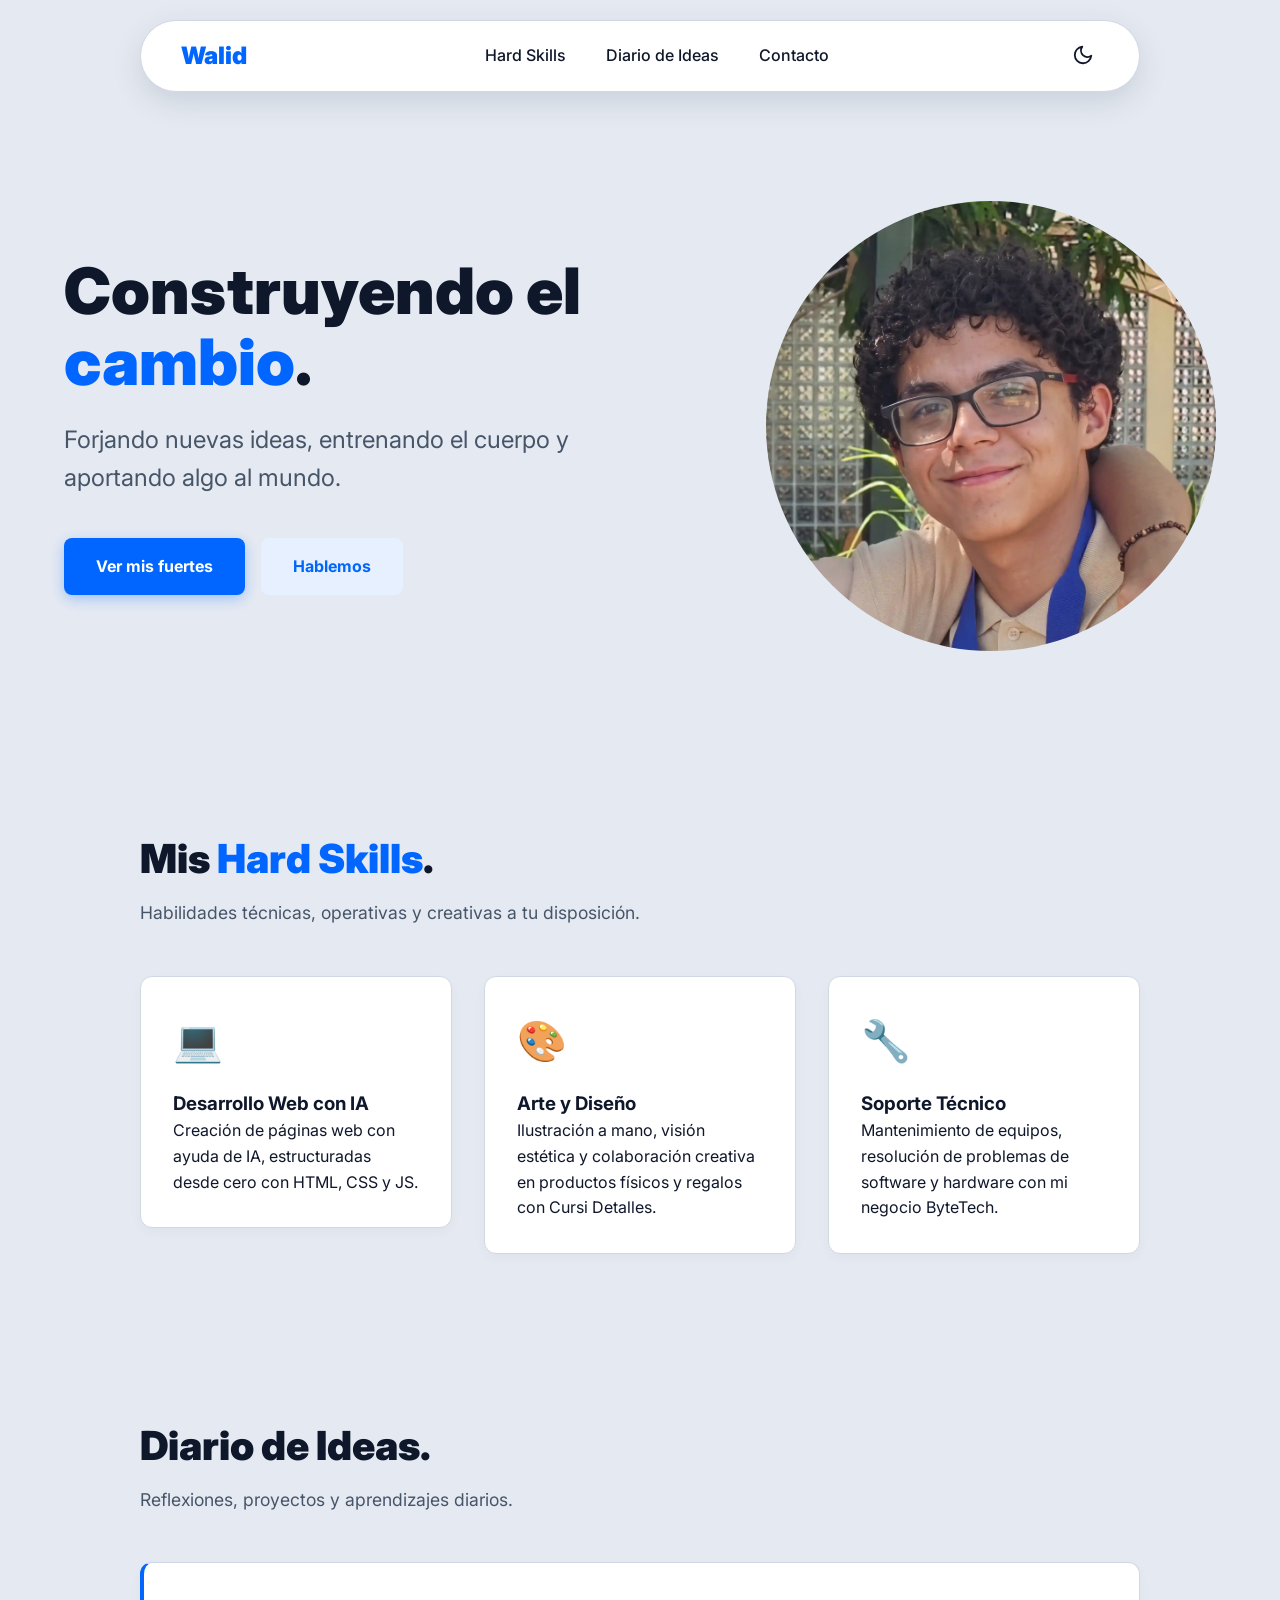
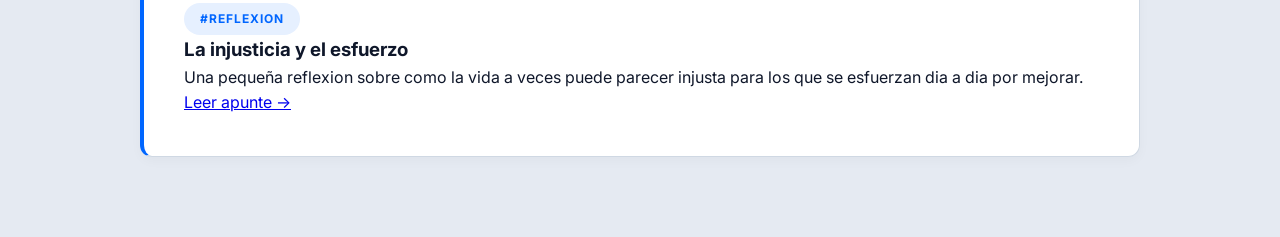
==== index.html @ a27e6453 "Add files via upload" ====
<!DOCTYPE html>
<html lang="es">
<head>
    <meta charset="UTF-8">
    <meta name="viewport" content="width=device-width, initial-scale=1.0">
    <title>Walid | Portafolio y Jardín Digital</title>
    <link rel="stylesheet" href="styles.css">
    <link href="https://fonts.googleapis.com/css2?family=Inter:wght@400;500;700;900&display=swap" rel="stylesheet">
</head>
<body>

    <!-- Navegación -->
    <nav class="navbar animate-fade-up">
        <div class="logo">Walid</div>
        
        <ul class="nav-links" id="nav-links">
            <li><a href="#habilidades">Hard Skills</a></li>
            <li><a href="#ideas">Diario de Ideas</a></li>
            <li><a href="#contacto">Contacto</a></li>
        </ul>

        <!-- Acciones: Modo Oscuro + Menú Móvil -->
        <div class="nav-actions">
            <!-- Botón Modo Oscuro -->
            <button id="theme-toggle" class="theme-toggle" aria-label="Cambiar tema">
                <!-- Icono Luna (dibujado con SVG) -->
                <svg id="moon-icon" xmlns="http://www.w3.org/2000/svg" width="22" height="22" viewBox="0 0 24 24" fill="none" stroke="currentColor" stroke-width="2" stroke-linecap="round" stroke-linejoin="round">
                    <path d="M21 12.79A9 9 0 1 1 11.21 3 7 7 0 0 0 21 12.79z"></path>
                </svg>
                <!-- Icono Sol (dibujado con SVG, oculto por defecto) -->
                <svg id="sun-icon" class="hidden" xmlns="http://www.w3.org/2000/svg" width="22" height="22" viewBox="0 0 24 24" fill="none" stroke="currentColor" stroke-width="2" stroke-linecap="round" stroke-linejoin="round">
                    <circle cx="12" cy="12" r="5"></circle>
                    <line x1="12" y1="1" x2="12" y2="3"></line>
                    <line x1="12" y1="21" x2="12" y2="23"></line>
                    <line x1="4.22" y1="4.22" x2="5.64" y2="5.64"></line>
                    <line x1="18.36" y1="18.36" x2="19.78" y2="19.78"></line>
                    <line x1="1" y1="12" x2="3" y2="12"></line>
                    <line x1="21" y1="12" x2="23" y2="12"></line>
                    <line x1="4.22" y1="19.78" x2="5.64" y2="18.36"></line>
                    <line x1="18.36" y1="5.64" x2="19.78" y2="4.22"></line>
                </svg>
            </button>

            <!-- Botón de menú para móviles -->
            <button class="menu-toggle" id="menu-toggle" aria-label="Abrir menú">
                <span class="bar"></span>
                <span class="bar"></span>
                <span class="bar"></span>
            </button>
        </div>
    </nav>

    <!-- Sección Principal (Hero) -->
    <header class="hero">
        <div class="hero-container">
            <div class="hero-content">
                <h1 class="hero-title animate-fade-up delay-1">Construyendo el <span class="highlight">cambio</span>.</h1>
                <p class="hero-subtitle animate-fade-up delay-2">Forjando nuevas ideas, entrenando el cuerpo y aportando algo al mundo.</p>
                <div class="hero-buttons animate-fade-up delay-3">
                    <a href="#habilidades" class="btn btn-primary">Ver mis fuertes</a>
                    <a href="#contacto" class="btn btn-secondary">Hablemos</a>
                </div>
            </div>

            <div class="hero-image animate-fade-up delay-2">
                <div class="foto-marco">
                    <img src="assets/perfil.webp" alt="Foto de perfil de TuNombre">
                </div>
            </div>
        </div>
    </header>

<!-- Sección: El Constructor (Habilidades) -->
    <section id="habilidades" class="seccion-habilidades">
        <div class="contenedor">
            <h2 class="titulo-seccion reveal">Mis <span class="highlight">Hard Skills</span>.</h2>
            <p class="subtitulo-seccion reveal">Habilidades técnicas, operativas y creativas a tu disposición.</p>
            
            <div class="grid-habilidades">
                <!-- Tarjeta 1: Desarrollo Web -->
                <a href="projects_development.html" class="card-link reveal">
                    <article class="card">
                        <div class="card-icono">💻</div>
                        <h3>Desarrollo Web con IA</h3>
                        <p>Creación de páginas web con ayuda de IA, estructuradas desde cero con HTML, CSS y JS.</p>
                    </article>
                </a>

                <!-- Tarjeta 2: Arte y Diseño -->
                <a href="projects_art.html" class="card-link reveal">
                    <article class="card">
                        <div class="card-icono">🎨</div>
                        <h3>Arte y Diseño</h3>
                        <p>Ilustraci&oacute;n a mano, visi&oacute;n est&eacute;tica y colaboraci&oacute;n creativa en productos f&iacute;sicos y regalos con Cursi Detalles.</p>
                    </article>
                </a>

                <!-- Tarjeta 3: Soporte Técnico -->
                <a href="projects_bytetech.html" class="card-link reveal">
                    <article class="card">
                        <div class="card-icono">🔧</div>
                        <h3>Soporte Técnico</h3>
                        <p>Mantenimiento de equipos, resoluci&oacute;n de problemas de software y hardware con mi negocio ByteTech.</p>
                    </article>
                </a>
            </div>
        </div>
    </section>

<!-- Sección: Inventario de Ideas -->
    <section id="ideas" class="seccion-ideas">
        <div class="contenedor">
            <h2 class="titulo-seccion reveal">Diario de Ideas.</h2>
            <p class="subtitulo-seccion reveal">Reflexiones, proyectos y aprendizajes diarios.</p>
            
            <div class="grid-ideas">
                <article class="nota reveal">
                    <span class="tag">#Reflexion</span>
                    <h3>La injusticia y el esfuerzo</h3>
                    <p>Una pequeña reflexion sobre como la vida a veces puede parecer injusta para los que se esfuerzan dia a dia por mejorar.</p>
                    <!-- En tu index.html, asegúrate de que el enlace de leer más o del menú apunte aquí -->
                    <a href="journal.html" class="leer-mas">Leer apunte &rarr;</a>
                </article>
            </div>
        </div>
    </section>

    <script src="scripts.js"></script>
</body>
</html>
---- styles.css ----
@import url('https://fonts.googleapis.com/css2?family=Caveat:wght@700&family=Playfair+Display:ital,wght@0,700;1,700&display=swap');

/* =========================================================
   1. VARIABLES GLOBALES (PALETA DE COLORES)
========================================================= */
:root {
    --azul-principal: #0066FF; 
    --azul-claro: #E6F0FF; 
    --blanco: #FFFFFF; 
    --fondo-suave: #E5EAF2; 
    --texto-oscuro: #0F172A; 
    --texto-gris: #475569; 
    --sombra-flotante: rgba(10, 25, 50, 0.12); 
    --borde-suave: #CFD8E3; 
}

body.dark-mode {
    --fondo-suave: #111827; 
    --blanco: #1F2937; 
    --texto-oscuro: #F9FAFB; 
    --texto-gris: #9CA3AF; 
    --azul-principal: #3B82F6; 
    --azul-claro: rgba(226, 211, 190, 0.1); 
    --color-camisa: #E2D3BE; 
    --sombra-flotante: rgba(0, 0, 0, 0.4); 
    --borde-suave: rgba(255, 255, 255, 0.05);
}

/* =========================================================
   2. RESET Y TIPOGRAFÍA BASE
========================================================= */
* { margin: 0; padding: 0; box-sizing: border-box; }
html { scroll-behavior: smooth; }

body {
    font-family: 'Inter', sans-serif;
    background-color: var(--fondo-suave);
    color: var(--texto-oscuro);
    line-height: 1.6;
    transition: background-color 0.4s ease, color 0.4s ease; 
}

/* =========================================================
   3. COMPONENTES REUTILIZABLES
========================================================= */
.contenedor { max-width: 1000px; margin: 0 auto; }

.btn {
    padding: 1rem 2rem; border-radius: 8px; text-decoration: none; font-weight: 700;
    transition: transform 0.2s ease, box-shadow 0.2s ease;
}
.btn:hover { transform: translateY(-3px); }
.btn-primary { background-color: var(--azul-principal); color: #FFFFFF; box-shadow: 0 4px 14px rgba(0, 102, 255, 0.3); }
.btn-secondary { background-color: var(--azul-claro); color: var(--azul-principal); }

.tag {
    background-color: var(--azul-claro); color: var(--azul-principal);
    padding: 0.4rem 1rem; border-radius: 50px; font-size: 0.75rem;
    font-weight: 700; text-transform: uppercase; letter-spacing: 1px;
}

.card, .nota, .item-galeria {
    background-color: var(--blanco);
    border-radius: 12px;
    box-shadow: 0 4px 12px rgba(0,0,0,0.03);
    border: 1px solid var(--borde-suave);
    transition: transform 0.3s ease, box-shadow 0.3s ease;
}
.card:hover, .nota:hover, .item-galeria:hover {
    transform: translateY(-5px);
    box-shadow: 0 15px 30px var(--sombra-flotante);
}

/* =========================================================
   4. NAVEGACIÓN Y MENÚ (FLOTANTE UNIFICADO)
========================================================= */
.navbar {
    display: flex; justify-content: space-between; align-items: center;
    padding: 1rem 2.5rem; position: sticky; top: 20px; z-index: 1000; 
    max-width: 1000px; margin: 0 auto; background-color: var(--blanco); 
    border-radius: 50px; box-shadow: 0 10px 30px var(--sombra-flotante); 
    border: 1px solid var(--borde-suave);
    transition: background-color 0.4s ease, border-color 0.4s ease;
}
.logo { font-weight: 900; font-size: 1.5rem; color: var(--azul-principal); text-decoration: none; }
.nav-links { list-style: none; display: flex; gap: 2.5rem; }
.nav-links a { text-decoration: none; color: var(--texto-oscuro); font-weight: 500; transition: color 0.3s; }
.nav-links a:hover { color: var(--azul-principal); }

.nav-actions { display: flex; align-items: center; gap: 1rem; }
.theme-toggle { background: none; border: none; color: var(--texto-oscuro); cursor: pointer; padding: 5px; transition: transform 0.3s; }
.theme-toggle:hover { color: var(--azul-principal); transform: rotate(15deg); }
.hidden { display: none !important; }

/* =========================================================
   5. SECCIONES PRINCIPALES (INDEX)
========================================================= */
.hero { min-height: 75vh; display: flex; align-items: center; padding: 4rem 5% 2rem 5%; }
.hero-container { max-width: 1200px; margin: 0 auto; width: 100%; display: flex; align-items: center; justify-content: space-between; gap: 3rem; }
.hero-content { flex: 1; max-width: 600px; }
.hero-title { font-size: 4rem; font-weight: 900; line-height: 1.1; margin-bottom: 1.5rem; }
.hero-subtitle { font-size: 1.5rem; color: var(--texto-gris); margin-bottom: 2.5rem; }
.hero-buttons { display: flex; gap: 1rem; }

.foto-marco { width: 450px; height: 450px; border-radius: 50%; overflow: hidden; animation: flotar-claro 6s ease-in-out infinite; }
.foto-marco img { width: 100%; height: 100%; object-fit: cover; transition: transform 0.3s; }
.foto-marco:hover img { transform: scale(1.05); }

.seccion-habilidades, .seccion-ideas { padding: 5rem 5%; }
.titulo-seccion { font-size: 2.5rem; font-weight: 900; color: var(--texto-oscuro); margin-bottom: 0.5rem; }
.subtitulo-seccion { color: var(--texto-gris); margin-bottom: 3rem; font-size: 1.1rem; }

.grid-habilidades { display: grid; grid-template-columns: repeat(auto-fit, minmax(250px, 1fr)); gap: 2rem; }
.grid-ideas { display: grid; grid-template-columns: repeat(auto-fit, minmax(300px, 1fr)); gap: 2.5rem; }

.card-link { text-decoration: none; color: inherit; display: block; }
.card { padding: 2rem; }
.card-icono { font-size: 2.5rem; margin-bottom: 1rem; }
.nota { padding: 2.5rem; border-left: 4px solid var(--azul-principal); display: flex; flex-direction: column; align-items: flex-start; }

/* =========================================================
   6. PÁGINAS DE PROYECTOS (ESTILOS BASE COMUNES)
========================================================= */
.hero-proyecto { padding: 5rem 5% 2rem 5%; text-align: center; }
.btn-volver { display: inline-block; color: var(--texto-gris); text-decoration: none; font-weight: 500; margin-bottom: 2rem; }
.btn-volver:hover { color: var(--azul-principal); }
.titulo-proyecto { font-size: 3.5rem; font-weight: 900; color: var(--texto-oscuro); margin-bottom: 1.5rem; }
.tags-proyecto { display: flex; justify-content: center; gap: 1rem; margin-bottom: 2rem; flex-wrap: wrap; }
.descripcion-corta { color: var(--texto-gris); font-size: 1.25rem; max-width: 700px; margin: 0 auto; }

.contenido-proyecto { padding: 3rem 5% 6rem 5%; max-width: 1000px; margin: 0 auto; }
.grid-dos-columnas { display: grid; grid-template-columns: repeat(auto-fit, minmax(320px, 1fr)); gap: 3rem; margin-bottom: 4rem; }
.grid-galeria { display: grid; grid-template-columns: repeat(2, 1fr); gap: 1.5rem; }
.item-galeria { overflow: hidden; }
.item-galeria.principal { grid-column: span 2; }
.item-galeria img { width: 100%; height: auto; display: block; object-fit: cover; }
.caption-galeria { display: block; padding: 1rem; font-size: 0.9rem; color: var(--texto-gris); text-align: center; }
.placeholder-galeria { width: 100%; height: 250px; display: flex; align-items: center; justify-content: center; background-color: var(--fondo-suave); color: var(--texto-gris); }

.contenedor-logo-principal { display: flex; justify-content: center; margin: 1.5rem 0 2rem 0; }
.logo-principal-img { max-width: 480px; width: 100%; filter: drop-shadow(0 8px 25px rgba(0, 141, 141, 0.25)); transition: transform 0.3s; }
.logo-principal-img:hover { transform: scale(1.02); }

.contenedor-btn-github { margin-top: 2rem; display: flex; justify-content: center; }
.btn-github { display: inline-flex; align-items: center; gap: 10px; background-color: var(--texto-oscuro); color: var(--fondo-suave); padding: 0.8rem 1.8rem; border-radius: 8px; text-decoration: none; font-weight: 700; transition: transform 0.2s, background 0.2s; }
.btn-github:hover { transform: translateY(-3px); background-color: var(--azul-principal); color: #FFFFFF; }


/* =========================================================
   6.1. PERSONALIDAD ARTÍSTICA PROPIA (projects_art.html)
========================================================= */
body.pagina-arte {
    --azul-principal: #D97706; 
    --azul-claro: rgba(217, 119, 6, 0.12);
    --blanco: #fdf5e6; 
    --texto-oscuro: #2c251e;
    --texto-gris: #5c4e40;
    --borde-suave: #e6dccb;
    background-color: #fcf8f2; 
    background-image: radial-gradient(circle, #f3ede2 0%, #e6dccb 100%);
}

body.dark-mode.pagina-arte {
    --azul-principal: #F59E0B;
    --azul-claro: rgba(245, 158, 11, 0.15);
    --blanco: #1a1512; 
    --texto-oscuro: #f3ede2;
    --texto-gris: #bfae92;
    --borde-suave: rgba(255, 255, 255, 0.05);
    --sombra-flotante: rgba(0, 0, 0, 0.6);
    background-color: #1c1815;
    background-image: radial-gradient(circle, #2d241d 0%, #15110e 100%);
}

body.pagina-arte .hero-proyecto { text-align: center; max-width: 900px; margin: 0 auto; border-bottom: 1px dashed rgba(217, 119, 6, 0.3); }
body.pagina-arte .titulo-proyecto { font-family: 'Playfair Display', serif; font-size: 3.8rem; letter-spacing: -0.5px; }
body.pagina-arte .highlight-arte { font-family: 'Caveat', cursive; font-size: 1.4em; color: var(--azul-principal); transform: rotate(-3deg); display: inline-block; }
body.pagina-arte .tag-arte { background-color: rgba(217, 119, 6, 0.15); border: 1px solid rgba(217, 119, 6, 0.3); font-family: 'Space Mono', monospace; }

body.pagina-arte .bloque-texto { background: rgba(0, 0, 0, 0.02); border-left: 3px solid var(--azul-principal); padding: 2rem; border-radius: 0 8px 8px 0; box-shadow: 0 10px 30px rgba(0,0,0,0.05); }
body.dark-mode.pagina-arte .bloque-texto { background: rgba(255, 255, 255, 0.02); box-shadow: 0 10px 30px rgba(0,0,0,0.3); }
body.pagina-arte .bloque-texto h3 { font-family: 'Space Mono', monospace; color: var(--azul-principal); margin-bottom: 0.8rem; }

body.pagina-arte .item-galeria { background: #f7f1e3; padding: 12px 12px 35px 12px; border-radius: 4px; box-shadow: 0 10px 25px rgba(0,0,0,0.15); transform: rotate(0deg); transition: transform 0.3s, box-shadow 0.3s; }
body.pagina-arte .item-galeria:nth-child(even) { transform: rotate(1deg); }
body.pagina-arte .item-galeria:nth-child(odd) { transform: rotate(-1deg); }
body.pagina-arte .item-galeria:hover { transform: scale(1.02) rotate(0deg) !important; box-shadow: 0 20px 40px rgba(217, 119, 6, 0.3); z-index: 10; }
body.pagina-arte .item-galeria img { border-radius: 2px; filter: contrast(1.05); }
body.pagina-arte .caption-galeria { color: #4a4033; font-family: 'Space Mono', monospace; font-size: 0.8rem; padding-top: 1rem; font-weight: 700; }


/* =========================================================
   6.2. PERSONALIDAD TECH Y PROGRAMACIÓN (projects_development.html)
========================================================= */

/* MODO CLARO MEJORADO: Estilo VS Code Light / GitHub Light */
body.pagina-dev {
    --azul-principal: #0366d6; /* Azul brillante clásico de funciones en IDEs */
    --azul-claro: rgba(3, 102, 214, 0.1);
    --blanco: #ffffff;
    --texto-oscuro: #24292e; /* Gris muy oscuro para lectura impecable */
    --texto-gris: #586069; /* Gris técnico para comentarios de código */
    --borde-suave: #e1e4e8;
    background-color: #f6f8fa; /* Fondo de entorno de desarrollo limpio */
    
    /* Cuadrícula técnica (Blueprint) muy fina y elegante */
    background-image: 
        linear-gradient(rgba(203, 213, 225, 0.5) 1px, transparent 1px),
        linear-gradient(90deg, rgba(203, 213, 225, 0.5) 1px, transparent 1px);
    background-size: 25px 25px;
}

/* MODO OSCURO: Estilo Cyberpunk / Cyan Neón */
body.dark-mode.pagina-dev {
    --azul-principal: #00f0ff; 
    --azul-claro: rgba(0, 240, 255, 0.1);
    --blanco: #1e1e1e; 
    --texto-oscuro: #e2e8f0;
    --texto-gris: #94a3b8;
    --borde-suave: #333333;
    background-color: #0b0f19;
    background-image: radial-gradient(rgba(255, 255, 255, 0.05) 1px, transparent 1px);
    background-size: 20px 20px;
}

/* Tipografía de Editor de Código */
body.pagina-dev .titulo-proyecto {
    font-family: 'Space Mono', monospace;
    letter-spacing: -1.5px;
}

/* Texto de la palabra IA con brillo/glow en modo oscuro, sólido en claro */
body.pagina-dev .highlight-dev {
    color: var(--azul-principal);
    font-weight: 900;
}
body.dark-mode.pagina-dev .highlight-dev {
    text-shadow: 0 0 15px var(--azul-claro);
}

/* Etiquetas (tags) estilo fragmentos de código */
body.pagina-dev .tag {
    font-family: 'Space Mono', monospace;
    background: var(--blanco);
    border: 1px solid var(--azul-principal);
    border-radius: 4px;
    text-transform: lowercase;
    font-weight: 700;
}
body.pagina-dev .tag::before { content: "<"; color: var(--texto-gris); }
body.pagina-dev .tag::after { content: "/>"; color: var(--texto-gris); }

/* VENTANAS ESTILO VS CODE */
body.pagina-dev .ventana-codigo {
    background-color: #ffffff;
    border: 1px solid #d1d5da;
    border-top: 28px solid #e1e4e8; /* Barra superior limpia tipo macOS Light */
    border-radius: 8px;
    position: relative;
    padding: 1.5rem;
    box-shadow: 0 10px 40px rgba(0,0,0,0.06); /* Sombra difuminada premium */
}

body.dark-mode.pagina-dev .ventana-codigo {
    background-color: #1e1e1e; /* Fondo clásico de VS Code Dark */
    border: 1px solid #333;
    border-top: 28px solid #2d2d2d;
    box-shadow: 0 15px 35px rgba(0,0,0,0.4);
}

/* Los 3 botones de "Cerrar, Minimizar, Maximizar" en la esquina de la ventana */
body.pagina-dev .ventana-codigo::before {
    content: "";
    position: absolute;
    top: -16px;
    left: 12px;
    width: 10px; height: 10px;
    background: #ff5f56;
    border-radius: 50%;
    box-shadow: 18px 0 0 #ffbd2e, 36px 0 0 #27c93f;
}

body.pagina-dev .ventana-codigo h3 {
    font-family: 'Space Mono', monospace;
    color: var(--azul-principal);
    margin-bottom: 1rem;
    font-size: 1.1rem;
}

/* Engaño visual para que parezca una función de JS (Colores de sintaxis) */
body.pagina-dev .ventana-codigo h3::before { content: "function "; color: #d73a49; font-size: 0.9rem; }
body.pagina-dev .ventana-codigo h3::after { content: "() {"; color: var(--texto-oscuro); font-size: 0.9rem;}

body.dark-mode.pagina-dev .ventana-codigo h3::before { color: #c678dd; } /* Rosa/Morado en modo oscuro */
body.dark-mode.pagina-dev .ventana-codigo h3::after { color: var(--texto-gris); }

body.pagina-dev .ventana-codigo p {
    font-family: 'Space Mono', monospace;
    font-size: 0.85rem;
    line-height: 1.7;
    color: var(--texto-oscuro);
}

/* Llave de cierre de la función al final del texto */
body.pagina-dev .ventana-codigo p::after {
    content: "\n}";
    white-space: pre;
    display: block;
    color: var(--texto-oscuro);
    margin-top: 0.5rem;
}
body.dark-mode.pagina-dev .ventana-codigo p::after { color: var(--texto-gris); }

/* Galería Web: Pantallas Flotantes */
body.pagina-dev .item-galeria {
    background: var(--blanco);
    padding: 0;
    border: 1px solid var(--borde-suave);
    border-radius: 8px;
    box-shadow: 0 10px 25px rgba(0, 0, 0, 0.08);
}

body.pagina-dev .item-galeria:hover {
    border-color: var(--azul-principal);
    box-shadow: 0 10px 40px var(--azul-claro);
}

body.pagina-dev .caption-galeria {
    font-family: 'Space Mono', monospace;
    color: #2ea043; /* Verde de comentarios en Git/VS Code claro */
    padding: 1rem;
    font-weight: 700;
}
body.dark-mode.pagina-dev .caption-galeria { color: #6a9955; /* Verde clásico de comentarios oscuro */ }

/* =========================================================
   6.3. PERSONALIDAD HARDWARE / PLACA BASE (projects_bytetech.html)
========================================================= */

/* MODO CLARO: Estilo "Placa Base Metálica" con circuitos Azules (Combina con tu logo) */
body.pagina-hardware {
    --azul-principal: #005bb5; /* Azul tecnológico fuerte y limpio */
    --azul-claro: rgba(0, 91, 181, 0.15);
    --blanco: #ffffff;
    --texto-oscuro: #1e293b;
    --texto-gris: #64748b;
    --borde-suave: #cbd5e1;
    --pines-oro: #d4af37; 
    
    background-color: #e2e8f0; 
    background-image: 
        linear-gradient(rgba(0, 91, 181, 0.08) 2px, transparent 2px),
        linear-gradient(90deg, rgba(0, 91, 181, 0.08) 2px, transparent 2px);
    background-size: 40px 40px;
    background-position: center center;
}

/* MODO OSCURO: Estilo "Placa Base Gaming" (Stealth + Cyan Neon) */
body.dark-mode.pagina-hardware {
    --azul-principal: #00d2d3; 
    --azul-claro: rgba(0, 210, 211, 0.15);
    --blanco: #12141a; 
    --texto-oscuro: #f8fafc;
    --texto-gris: #94a3b8;
    --borde-suave: #1e222d;
    --pines-oro: #eab308;
    
    background-color: #0b0c10; 
    background-image: 
        linear-gradient(rgba(0, 210, 211, 0.05) 1px, transparent 1px),
        linear-gradient(90deg, rgba(0, 210, 211, 0.05) 1px, transparent 1px);
    background-size: 30px 30px;
}

/* Ajustes de Cabecera y Logo */
body.pagina-hardware .hero-proyecto {
    border-bottom: 2px solid var(--azul-principal);
    position: relative;
    padding-bottom: 4rem;
}
body.pagina-hardware .hero-proyecto::after {
    content: "";
    position: absolute;
    bottom: -2px; left: 10%; right: 10%;
    height: 2px;
    background: var(--azul-principal);
    box-shadow: 0 0 15px var(--azul-principal); 
}

body.pagina-hardware .logo-principal-img {
    filter: drop-shadow(0 0 20px var(--azul-claro));
    margin-bottom: 1rem;
}

/* Etiquetas (Tags) estilo Componentes SMD */
body.pagina-hardware .tag-hardware {
    background-color: var(--blanco);
    border: 1px solid var(--texto-gris);
    color: var(--texto-oscuro);
    font-family: 'Space Mono', monospace;
    font-size: 0.7rem;
    border-radius: 2px; 
    padding: 0.3rem 0.8rem;
    box-shadow: 2px 2px 0px var(--azul-principal); 
    transition: all 0.2s ease;
}
body.pagina-hardware .tag-hardware:hover {
    transform: translate(-2px, -2px);
    box-shadow: 4px 4px 0px var(--azul-principal);
}

/* Bloques de Texto estilo MICROCHIPS (Limpios, como antes) */
body.pagina-hardware .microchip {
    background-color: var(--blanco);
    border: 2px solid var(--borde-suave);
    border-radius: 6px;
    padding: 2.5rem 2rem 3.5rem 2rem;
    position: relative;
    box-shadow: inset 0 0 20px rgba(0,0,0,0.03), 0 15px 30px rgba(0,0,0,0.08);
    overflow: hidden;
}

body.dark-mode.pagina-hardware .microchip {
    background-color: #12141a; /* Regresamos al gris muy oscuro elegante */
    border: 1px solid #333;
    box-shadow: inset 0 0 10px rgba(255,255,255,0.02), 0 10px 40px rgba(0,0,0,0.5);
}

/* Pines de oro en la parte inferior */
body.pagina-hardware .pines-oro {
    position: absolute;
    bottom: 0;
    left: 10px;
    right: 10px;
    height: 12px;
    background: repeating-linear-gradient(
        90deg,
        transparent,
        transparent 4px,
        var(--pines-oro) 4px,
        var(--pines-oro) 8px
    );
    border-top: 1px solid var(--borde-suave);
    opacity: 0.8;
}

/* Títulos con tipografía técnica */
body.pagina-hardware .led-text {
    font-family: 'Space Mono', monospace;
    color: var(--azul-principal);
    text-transform: uppercase;
    letter-spacing: 1px;
}
body.dark-mode.pagina-hardware .led-text {
    text-shadow: 0 0 10px var(--azul-claro);
}

/* Restablecemos el color de texto a su versión original limpia */
body.pagina-hardware .microchip p {
    color: var(--texto-gris); 
    font-size: 0.9rem;
}

/* Galería Web: Estilo Módulos de Hardware */
body.pagina-hardware .chip-imagen {
    background: var(--blanco);
    padding: 10px;
    border: 2px solid var(--borde-suave);
    border-radius: 4px;
    box-shadow: 4px 4px 0px var(--texto-gris);
    transition: transform 0.2s, box-shadow 0.2s;
}
body.dark-mode.pagina-hardware .chip-imagen {
    box-shadow: 4px 4px 0px var(--azul-principal);
}

body.pagina-hardware .chip-imagen:hover {
    transform: translate(-3px, -3px);
    box-shadow: 7px 7px 0px var(--azul-principal);
}

body.pagina-hardware .caption-galeria {
    font-family: 'Space Mono', monospace;
    font-size: 0.75rem;
    color: var(--texto-oscuro);
    text-align: left;
    padding: 0.8rem 0.5rem 0 0.5rem;
    text-transform: uppercase;
}

/* =========================================================
   7. DIARIO 3D INTERACTIVO (ESPACIO SPACE MONO)
========================================================= */
body.pagina-diario-3d, body.pagina-diario-3d * { font-family: 'Space Mono', monospace !important; }
body.pagina-diario-3d { background-color: #2b1d11; background-image: radial-gradient(circle, #3d2918 0%, #1a110a 100%); color: #2C2825; min-height: 100vh; transition: background 0.5s ease; }
body.pagina-diario-3d.luz-apagada { background-color: #0b0704; background-image: radial-gradient(circle, #140d07 0%, #030201 100%); }
body.pagina-diario-3d.luz-apagada .diario-libro { box-shadow: 0 10px 30px rgba(0,0,0,0.8), inset 0 0 50px rgba(0,0,0,0.5); filter: brightness(0.45); }
body.pagina-diario-3d.luz-apagada .haz-luz { opacity: 0.15; }

.lampara-fixture { position: absolute; top: 0; left: 50%; transform: translateX(-50%); display: flex; flex-direction: column; align-items: center; z-index: 10; }
.cable-lampara { width: 2px; height: 40px; background-color: #111; }
.pantalla-lampara { width: 90px; height: 35px; background: linear-gradient(135deg, #444, #222); border-radius: 0 0 50px 50px; z-index: 2; }
.haz-luz { position: absolute; top: 35px; width: 450px; height: 500px; background: linear-gradient(to bottom, rgba(255, 235, 170, 0.25) 0%, transparent 100%); clip-path: polygon(30% 0%, 70% 0%, 100% 100%, 0% 100%); pointer-events: none; transition: opacity 0.5s ease; }
.btn-lampara { background: #333; color: #fff; border-radius: 50%; width: 30px; height: 30px; border: none; margin-top: -15px; cursor: pointer; z-index: 12; }

.nav-3d { display: flex; justify-content: space-between; padding: 1.5rem 3%; }
.link-volver { color: #d1b89d; text-decoration: none; font-size: 0.85rem; font-weight: 700; }
.instruccion-3d { color: #8c735d; font-size: 0.8rem; }
.escritorio-mesa { display: flex; flex-direction: column; align-items: center; padding: 2rem 1rem 4rem 1rem; perspective: 1200px; }

.diario-libro { display: flex; width: 840px; max-width: 92vw; height: 460px; background-color: #f7f1e3; border-radius: 6px; box-shadow: 0 20px 50px rgba(0,0,0,0.6); transform: rotateX(12deg); transition: transform 0.3s ease, filter 0.5s ease; }
.diario-libro.hojeando { transform: rotateX(15deg) scale(0.98); }
.pagina { flex: 1; padding: 2.5rem 3rem; display: flex; flex-direction: column; justify-content: space-between; background: linear-gradient(to right, #f4ecd8 0%, #fffbf0 100%); }
.pagina-izquierda { border-radius: 6px 0 0 6px; border-right: 1px solid #e0d4be; }
.pagina-derecha { border-radius: 0 6px 6px 0; }
.lomo-libro { width: 20px; background: linear-gradient(to right, #dcd1bc, #bfae92, #dcd1bc); z-index: 2; }
.meta-hoja { display: flex; justify-content: space-between; font-size: 0.75rem; border-bottom: 1px dashed #d1c4aa; padding-bottom: 0.5rem; margin-bottom: 1rem; }
.meta-hoja .tag { color: #b45309; font-weight: 700; }
.contenido-pagina h3 { color: #2c251e; margin-bottom: 0.8rem; }
.contenido-pagina p { font-size: 0.85rem; line-height: 1.7; color: #4a4033; }
.numero-pagina { text-align: center; font-size: 0.75rem; color: #9c8e7b; }
.controles-hojear { display: flex; gap: 2rem; margin-top: 2.5rem; align-items: center; }
.btn-hoja { background: #422e1b; color: #e6dfd5; padding: 0.6rem 1.2rem; border-radius: 4px; border: none; font-family: 'Space Mono', monospace; cursor: pointer; }
.btn-hoja:hover { background: #b45309; color: #fff; }
.indicador-paginas { color: #a38c75; font-size: 0.85rem; }

/* =========================================================
   8. ANIMACIONES Y EFECTOS
========================================================= */
@keyframes fadeUp { from { opacity: 0; transform: translateY(30px); } to { opacity: 1; transform: translateY(0); } }
.animate-fade-up { opacity: 0; animation: fadeUp 0.8s cubic-bezier(0.16, 1, 0.3, 1) forwards; }
.delay-1 { animation-delay: 0.2s; } .delay-2 { animation-delay: 0.4s; } .delay-3 { animation-delay: 0.6s; }
.reveal { opacity: 0; transform: translateY(40px); transition: all 0.8s cubic-bezier(0.16, 1, 0.3, 1); }
.reveal.active { opacity: 1; transform: translateY(0); }

.highlight { position: relative; display: inline-block; color: var(--azul-principal); animation: pulso-luz 2s infinite alternate; }
@keyframes pulso-luz { 0% { text-shadow: 0 0 5px rgba(0, 102, 255, 0.2); } 100% { text-shadow: 0 0 20px rgba(0, 102, 255, 0.7); } }
body.dark-mode .highlight { animation: pulso-azul 2s infinite alternate; }
@keyframes pulso-azul { 0% { text-shadow: 0 0 5px rgba(59, 130, 246, 0.2); } 100% { text-shadow: 0 0 20px rgba(59, 130, 246, 0.6); } }

@keyframes flotar-claro { 0%, 100% { transform: translateY(0px); box-shadow: 0 0 0 6px var(--fondo-suave), 0 0 0 9px var(--azul-principal), 0 20px 40px rgba(0, 102, 255, 0.15); } 50% { transform: translateY(-15px); box-shadow: 0 0 0 6px var(--fondo-suave), 0 0 0 11px var(--azul-principal), 0 25px 50px rgba(0, 102, 255, 0.35); } }
body.dark-mode .foto-marco { animation: flotar-walid 6s ease-in-out infinite; }
@keyframes flotar-walid { 0%, 100% { transform: translateY(0px); box-shadow: 0 0 0 6px var(--fondo-suave), 0 0 0 9px var(--azul-principal), 0 20px 40px rgba(59, 130, 246, 0.15); } 50% { transform: translateY(-15px); box-shadow: 0 0 0 6px var(--fondo-suave), 0 0 0 11px var(--azul-principal), 0 25px 50px rgba(59, 130, 246, 0.35); } }

/* =========================================================
   9. MEDIA QUERIES (RESPONSIVIDAD Y CELULARES)
========================================================= */
.menu-toggle { display: none; flex-direction: column; gap: 5px; background: none; border: none; cursor: pointer; z-index: 100; }
.menu-toggle .bar { width: 25px; height: 3px; background-color: var(--azul-principal); border-radius: 5px; }

@media (max-width: 992px) {
    .hero-title { font-size: 3.2rem; }
    .foto-marco { width: 350px; height: 350px; } 
}

@media (max-width: 850px) {
    .nav-3d { flex-direction: column; align-items: center; gap: 0.4rem; padding: 0.8rem 1rem 0.2rem 1rem; position: relative; z-index: 20; }
    .link-volver { font-size: 0.85rem; background: rgba(0, 0, 0, 0.4); padding: 0.3rem 0.7rem; border-radius: 20px; border: 1px solid rgba(255, 255, 255, 0.1); }
    .instruccion-3d { display: none; }
    .lampara-fixture { transform: translateX(-50%) scale(0.8); top: -5px; }
    .escritorio-mesa { padding: 1.5rem 1rem 4rem 1rem; perspective: 1000px; }
    
    .diario-libro { width: 100% !important; max-width: 420px !important; height: auto !important; min-height: 440px !important; flex-direction: column !important; transform: rotateX(6deg) !important; border-radius: 6px; box-shadow: 0 15px 35px rgba(0,0,0,0.6); margin-top: 0.5rem; }
    .pagina-derecha { display: none !important; }
    .pagina-izquierda { border-right: none !important; border-radius: 6px !important; padding: 2rem 1.8rem !important; }
    .lomo-libro { display: none !important; }
    .contenido-pagina h3 { font-size: 1.1rem; }
    .contenido-pagina p { font-size: 0.85rem; line-height: 1.6; }
    
    .controles-hojear { gap: 1rem; width: 100%; max-width: 420px; justify-content: space-between; margin-top: 1.5rem; }
    .btn-hoja { padding: 0.5rem 0.9rem; font-size: 0.75rem; }
    .indicador-paginas { font-size: 0.8rem; }
}

@media (max-width: 768px) {
    .navbar { margin: 15px; border-radius: 20px; padding: 1rem 1.5rem; top: 15px; }
    .menu-toggle { display: flex; }
    .nav-links {
        position: absolute; top: 75px; left: -120%; flex-direction: column;
        background-color: var(--blanco); width: 100%; text-align: center; padding: 2rem 0; gap: 1.5rem;
        box-shadow: 0 10px 15px var(--sombra-flotante); border-radius: 20px; z-index: 99; transition: left 0.4s;
    }
    .nav-links.active { left: 0; }
    
    .hero-container { flex-direction: column-reverse; text-align: center; gap: 1.5rem; margin-top: 1rem; }
    .hero-content { display: flex; flex-direction: column; align-items: center; }
    .hero-title { font-size: 2.2rem; margin-bottom: 1rem; }
    .hero-buttons { flex-direction: column; width: 100%; }
    .btn { width: 100%; text-align: center; }
    .titulo-seccion { font-size: 1.8rem; }
    
    /* TITULOS ADAPTADOS A MÓVIL EN TODAS LAS PÁGINAS PARA EVITAR CORTES */
    .titulo-proyecto { font-size: 2.2rem !important; line-height: 1.2; }
    body.pagina-arte .titulo-proyecto { font-size: 2.5rem !important; }
    body.pagina-arte .highlight-arte { font-size: 1.3em !important; }
    
    .foto-marco { width: 220px; height: 220px; }
    
    .grid-galeria { grid-template-columns: 1fr; }
    .item-galeria.principal { grid-column: span 1; }
    .logo-principal-img { max-width: 300px; }
}
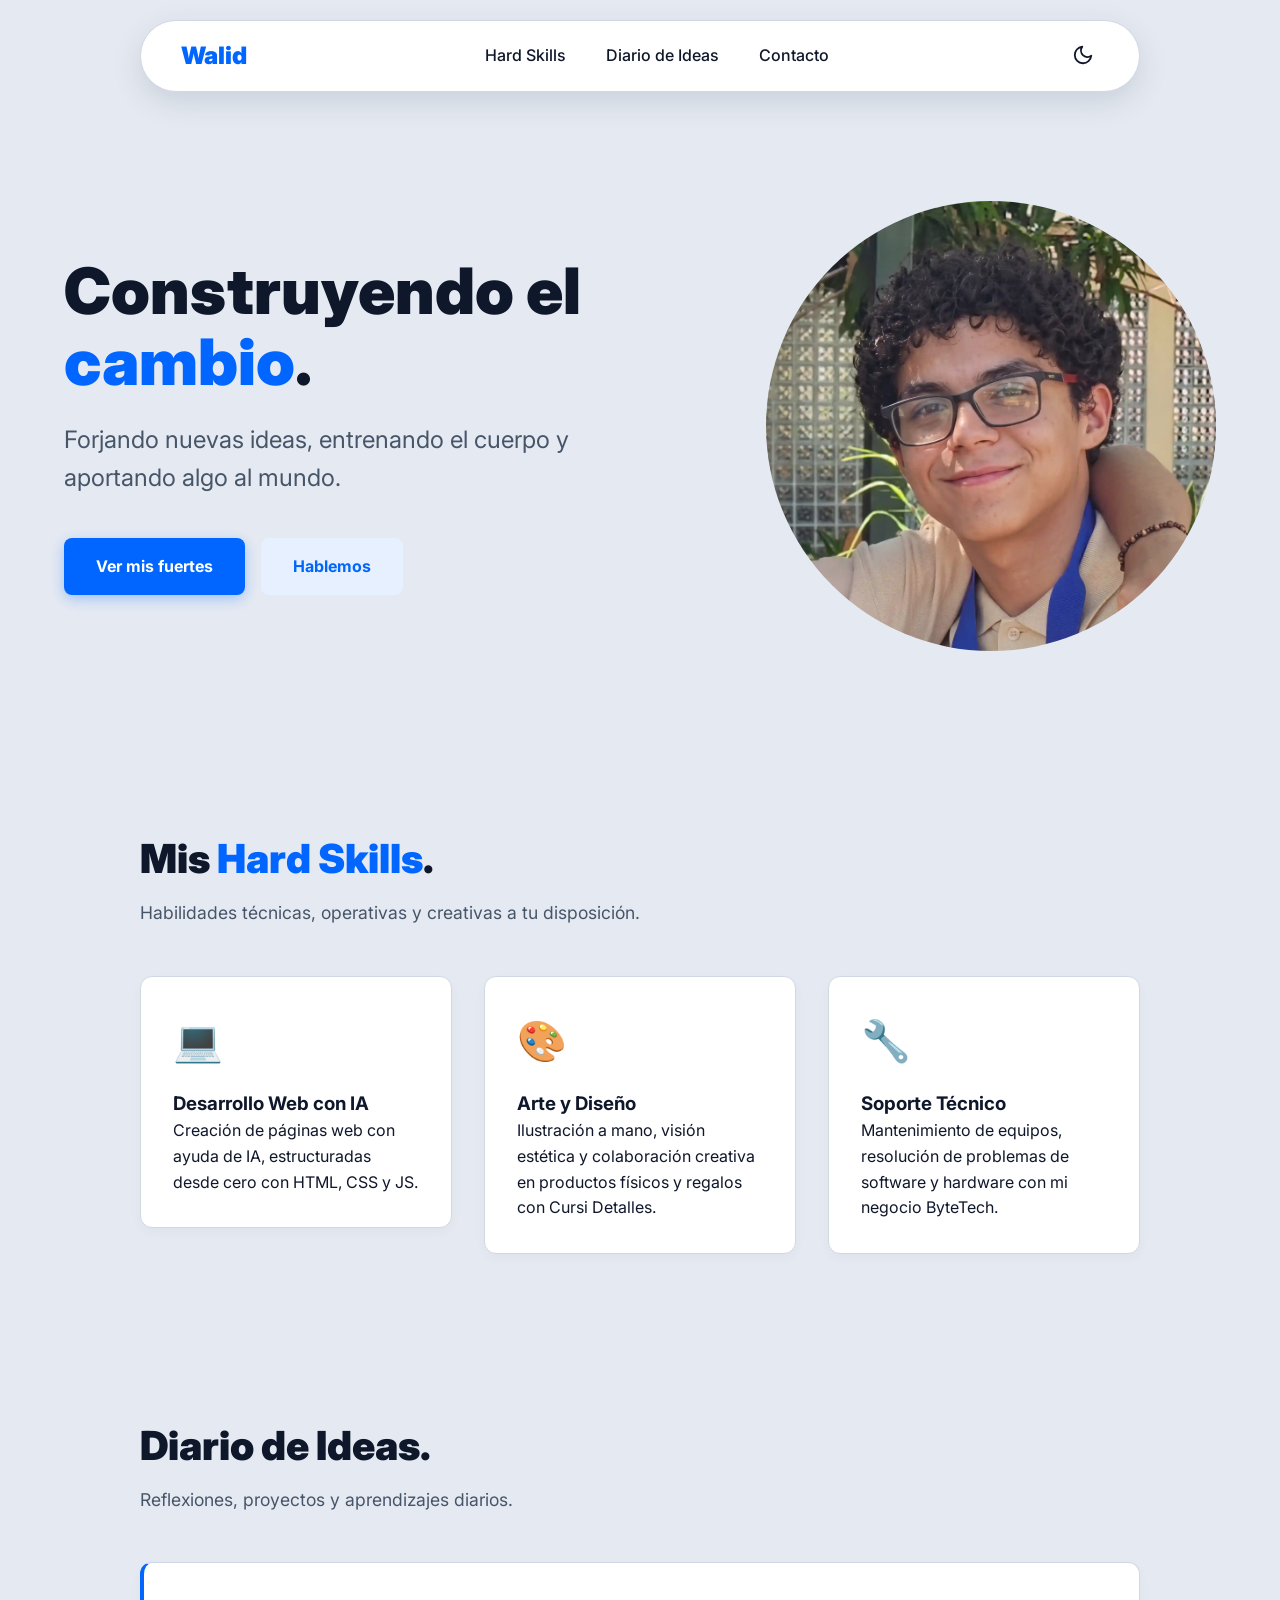
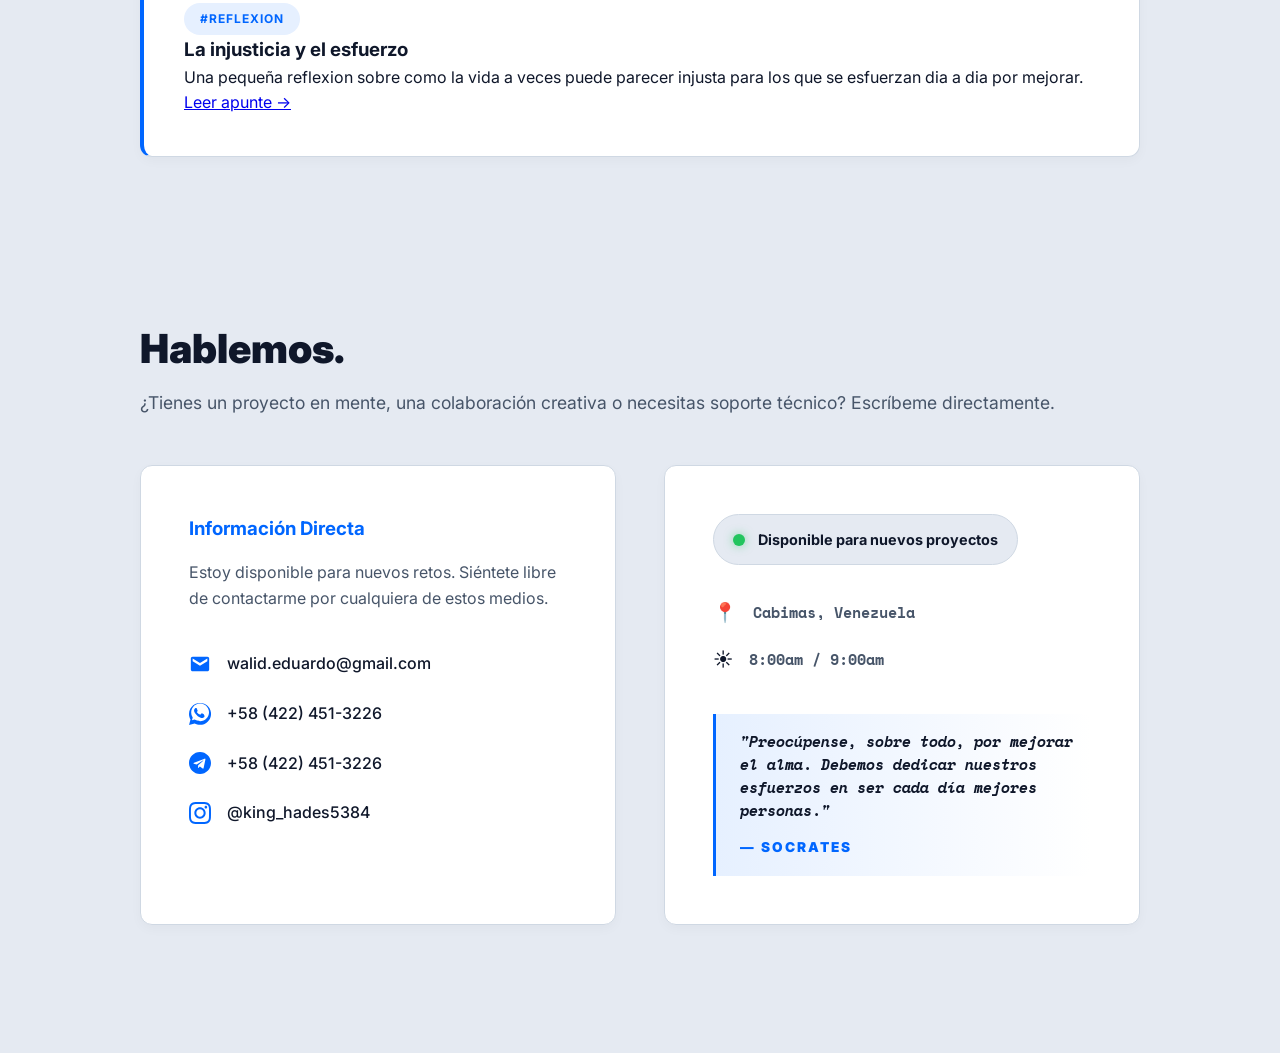
==== commit 87936956: "update" ====
--- a/index.html
+++ b/index.html
@@ -6,6 +6,7 @@
     <title>Walid | Portafolio y Jardín Digital</title>
     <link rel="stylesheet" href="styles.css">
     <link href="https://fonts.googleapis.com/css2?family=Inter:wght@400;500;700;900&display=swap" rel="stylesheet">
+    <link rel="icon" href="data:image/svg+xml,<svg xmlns='http://www.w3.org/2000/svg' viewBox='0 0 100 100'><rect width='100' height='100' rx='20' fill='%230066FF'/><text x='50%25' y='50%25' font-family='sans-serif' font-size='65' font-weight='900' fill='%23FFFFFF' dominant-baseline='central' text-anchor='middle'>W</text></svg>">
 </head>
 <body>
 
@@ -125,6 +126,88 @@
         </div>
     </section>
 
+<!-- Sección: Contacto -->
+    <section id="contacto" class="seccion-contacto">
+        <div class="contenedor">
+            <h2 class="titulo-seccion reveal">Hablemos.</h2>
+            <p class="subtitulo-seccion reveal">¿Tienes un proyecto en mente, una colaboración creativa o necesitas soporte técnico? Escríbeme directamente.</p>
+            
+            <div class="grid-contacto reveal">
+                <!-- Tarjeta de Info de Contacto (Única y Centrada) -->
+                <div class="info-contacto card">
+                    <h3>Información Directa</h3>
+                    <p>Estoy disponible para nuevos retos. Siéntete libre de contactarme por cualquiera de estos medios.</p>
+                    
+                    <ul class="lista-redes">
+                        <!-- 1. CORREO -->
+                        <li>
+                            <span class="icono-contacto">
+                                <svg xmlns="http://www.w3.org/2000/svg" width="22" height="22" viewBox="0 0 24 24" fill="currentColor">
+                                    <path d="M20 4H4c-1.1 0-2 .9-2 2v12c0 1.1.9 2 2 2h16c1.1 0 2-.9 2-2V6c0-1.1-.9-2-2-2zm0 4.99l-8 5-8-5V6l8 5 8-5v2.99z"/>
+                                </svg>
+                            </span>
+                            <a href="mailto:walid.eduardo@gmail.com">walid.eduardo@gmail.com</a>
+                        </li>
+                        
+                        <!-- 2. WHATSAPP -->
+                        <li>
+                            <span class="icono-contacto">
+                                <svg xmlns="http://www.w3.org/2000/svg" width="22" height="22" viewBox="0 0 24 24" fill="currentColor">
+                                    <path d="M12.031 0C5.385 0 0 5.388 0 12.035c0 2.124.553 4.195 1.603 6.01L.068 24l6.103-1.6c1.748.956 3.738 1.458 5.86 1.458 6.646 0 12.031-5.388 12.031-12.035S18.677 0 12.031 0zm-1.077 19.333c-1.503-.002-2.973-.404-4.256-1.164l-.306-.18-3.161.829.845-3.08-.198-.314a9.715 9.715 0 0 1-1.488-5.234c0-5.36 4.364-9.724 9.728-9.724 5.364 0 9.728 4.364 9.728 9.724s-4.364 9.724-9.728 9.724c-.055 0-.11 0-.164-.001zm5.228-7.142c-.287-.144-1.696-.837-1.958-.933-.262-.096-.453-.144-.645.144-.191.288-.74 .933-.907 1.125-.167.192-.335.216-.622.072-1.341-.659-2.42-1.283-3.376-2.613-.167-.231.165-.213.722-1.332.096-.192.048-.36-.024-.504-.072-.144-.645-1.558-.883-2.134-.231-.56-.467-.485-.645-.494-.167-.008-.359-.01-.55-.01-.191 0-.501.072-.764.36-.263.288-1.003.98-1.003 2.39 0 1.411 1.027 2.775 1.17 2.967.143.192 2.023 3.089 4.901 4.329 1.942.836 2.721.905 3.237.857.59-.055 1.696-.693 1.935-1.364.239-.671.239-1.246.167-1.364-.072-.118-.263-.191-.55-.335z"/>
+                                </svg>
+                            </span>
+                            <a href="https://wa.me/584224513226" target="_blank">+58 (422) 451-3226</a>
+                        </li>
+                        
+                        <!-- 3. TELEGRAM -->
+                        <li>
+                            <span class="icono-contacto">
+                                <svg xmlns="http://www.w3.org/2000/svg" width="22" height="22" viewBox="0 0 24 24" fill="currentColor">
+                                    <path d="M12 0C5.373 0 0 5.373 0 12s5.373 12 12 12 12-5.373 12-12S18.627 0 12 0zm5.894 8.221l-1.97 9.28c-.145.658-.537.818-1.084.508l-3-2.21-1.446 1.394c-.14.18-.357.295-.6.295-.002 0-.003 0-.005 0l.213-3.054 5.56-5.022c.24-.213-.054-.334-.373-.121l-6.869 4.326-2.96-.924c-.64-.203-.658-.64.135-.954l11.566-4.458c.538-.196 1.006.128.832.941z"/>
+                                </svg>
+                            </span>
+                            <a href="https://t.me/+584224513226" target="_blank">+58 (422) 451-3226</a>
+                        </li>
+                        
+                        <!-- 4. INSTAGRAM -->
+                        <li>
+                            <span class="icono-contacto">
+                                <svg xmlns="http://www.w3.org/2000/svg" width="22" height="22" viewBox="0 0 24 24" fill="currentColor">
+                                    <path d="M12 0C8.74 0 8.333.015 7.053.072 5.775.132 4.905.333 4.14.63c-.789.306-1.459.717-2.126 1.384S.935 3.35.63 4.14C.333 4.905.131 5.775.072 7.053.012 8.333 0 8.74 0 12s.015 3.667.072 4.947c.06 1.277.261 2.148.558 2.913.306.788.717 1.459 1.384 2.126.667.666 1.336 1.079 2.126 1.384.766.296 1.636.499 2.913.558C8.333 23.988 8.74 24 12 24s3.667-.015 4.947-.072c1.277-.06 2.148-.262 2.913-.558.788-.306 1.459-.718 2.126-1.384.666-.667 1.079-1.335 1.384-2.126.296-.765.499-1.636.558-2.913.06-1.28.072-1.687.072-4.947s-.015-3.667-.072-4.947c-.06-1.277-.262-2.149-.558-2.913-.306-.789-.718-1.459-1.384-2.126C21.319 1.347 20.651.935 19.86.63c-.765-.297-1.636-.499-2.913-.558C15.667.012 15.26 0 12 0zm0 2.16c3.203 0 3.585.016 4.85.071 1.17.055 1.805.249 2.227.415.562.217.96.477 1.382.896.419.42.679.819.896 1.381.164.422.36 1.058.413 2.227.057 1.266.07 1.646.07 4.85s-.015 3.585-.074 4.85c-.061 1.17-.256 1.805-.421 2.227-.224.562-.479.96-.899 1.382-.419.419-.824.679-1.38.896-.42.164-1.065.36-2.235.413-1.274.057-1.649.07-4.859.07-3.211 0-3.586-.015-4.859-.074-1.171-.061-1.816-.256-2.236-.421-.569-.224-.96-.479-1.379-.899-.421-.419-.69-.824-.9-1.38-.165-.42-.359-1.065-.42-2.235-.045-1.26-.061-1.649-.061-4.844 0-3.196.016-3.586.061-4.861.061-1.17.255-1.814.42-2.234.21-.57.479-.96.9-1.381.419-.419.81-.689 1.379-.898.42-.166 1.051-.361 2.221-.421 1.275-.045 1.65-.06 4.859-.06l.045.03zm0 3.678c-3.405 0-6.162 2.76-6.162 6.162 0 3.405 2.757 6.162 6.162 6.162 3.405 0 6.162-2.757 6.162-6.162 0-3.402-2.757-6.162-6.162-6.162zm0 10.162c-2.209 0-4-1.79-4-4 0-2.209 1.791-4 4-4s4 1.791 4 4c0 2.21-1.791 4-4 4zm6.406-11.845c-.796 0-1.441.645-1.441 1.44s.645 1.44 1.441 1.44c.795 0 1.439-.645 1.439-1.44s-.644-1.44-1.439-1.44z"/>
+                                </svg>
+                            </span>
+                            <a href="https://instagram.com/king_hades5384" target="_blank">@king_hades5384</a>
+                        </li>
+                    </ul>
+                </div>
+
+                <!-- 2da Tarjeta: Status y Filosofía -->
+                <div class="status-contacto card">
+                    <div class="estado-proyecto">
+                        <span class="punto-verde"></span>
+                        <p class="estado-texto">Disponible para nuevos proyectos</p>
+                    </div>
+                    
+                    <div class="datos-locales">
+                        <div class="dato-local">
+                            <span class="icono-local">📍</span>
+                            <p>Cabimas, Venezuela</p>
+                        </div>
+                        <div class="dato-local">
+                            <span class="icono-local" id="icono-tiempo">☀️</span>
+                            <p id="hora-local">8:00am / 9:00am</p>
+                        </div>
+                    </div>
+
+                    <div class="bloque-filosofia">
+                        <p class="filosofia-quote">"Preocúpense, sobre todo, por mejorar el alma. Debemos dedicar nuestros esfuerzos en ser cada día mejores personas."</p>
+                        <span class="filosofia-autor">— Socrates</span>
+                    </div>
+                </div>
+            </div>
+            </div>
+        </div>
+    </section>
     <script src="scripts.js"></script>
 </body>
 </html>
--- a/styles.css
+++ b/styles.css
@@ -1,4 +1,4 @@
-@import url('https://fonts.googleapis.com/css2?family=Caveat:wght@700&family=Playfair+Display:ital,wght@0,700;1,700&display=swap');
+@import url('https://fonts.googleapis.com/css2?family=Caveat:wght@700&family=Playfair+Display:ital,wght@0,700;1,700&family=Space+Mono:ital,wght@0,400;0,700;1,400;1,700&display=swap');
 
 /* =========================================================
    1. VARIABLES GLOBALES (PALETA DE COLORES)
@@ -48,6 +48,8 @@
 .btn {
     padding: 1rem 2rem; border-radius: 8px; text-decoration: none; font-weight: 700;
     transition: transform 0.2s ease, box-shadow 0.2s ease;
+    border: none;
+    cursor: pointer;
 }
 .btn:hover { transform: translateY(-3px); }
 .btn-primary { background-color: var(--azul-principal); color: #FFFFFF; box-shadow: 0 4px 14px rgba(0, 102, 255, 0.3); }
@@ -72,7 +74,7 @@
 }
 
 /* =========================================================
-   4. NAVEGACIÓN Y MENÚ (FLOTANTE UNIFICADO)
+   4. NAVEGACIÓN Y MENÚ
 ========================================================= */
 .navbar {
     display: flex; justify-content: space-between; align-items: center;
@@ -119,7 +121,7 @@
 .nota { padding: 2.5rem; border-left: 4px solid var(--azul-principal); display: flex; flex-direction: column; align-items: flex-start; }
 
 /* =========================================================
-   6. PÁGINAS DE PROYECTOS (ESTILOS BASE COMUNES)
+   6. PÁGINAS DE PROYECTOS (BASE COMÚN)
 ========================================================= */
 .hero-proyecto { padding: 5rem 5% 2rem 5%; text-align: center; }
 .btn-volver { display: inline-block; color: var(--texto-gris); text-decoration: none; font-weight: 500; margin-bottom: 2rem; }
@@ -147,17 +149,16 @@
 
 
 /* =========================================================
-   6.1. PERSONALIDAD ARTÍSTICA PROPIA (projects_art.html)
-========================================================= */
-body.pagina-arte {
-    --azul-principal: #D97706; 
-    --azul-claro: rgba(217, 119, 6, 0.12);
-    --blanco: #fdf5e6; 
-    --texto-oscuro: #2c251e;
-    --texto-gris: #5c4e40;
-    --borde-suave: #e6dccb;
-    background-color: #fcf8f2; 
-    background-image: radial-gradient(circle, #f3ede2 0%, #e6dccb 100%);
+   6.1. PERSONALIDAD ARTÍSTICA (projects_art.html)
+========================================================= */
+body.dark-mode.pagina-arte {
+    --azul-principal: #F59E0B;
+    --azul-claro: rgba(245, 158, 11, 0.15);
+    --blanco: #1a1512; 
+    --texto-oscuro: #f3ede2;
+    --texto-gris: #bfae92;
+    --borde-suave: rgba(255, 255, 255, 0.05);
+    --sombra-flotante: rgba(0, 0, 0, 0.6);
 }
 
 body.dark-mode.pagina-arte {
@@ -172,7 +173,12 @@
     background-image: radial-gradient(circle, #2d241d 0%, #15110e 100%);
 }
 
-body.pagina-arte .hero-proyecto { text-align: center; max-width: 900px; margin: 0 auto; border-bottom: 1px dashed rgba(217, 119, 6, 0.3); }
+body.pagina-arte .hero-proyecto { 
+    text-align: center; /* Alineado correctamente al centro */
+    max-width: 900px; 
+    margin: 0 auto; 
+    border-bottom: 1px dashed rgba(217, 119, 6, 0.3); 
+}
 body.pagina-arte .titulo-proyecto { font-family: 'Playfair Display', serif; font-size: 3.8rem; letter-spacing: -0.5px; }
 body.pagina-arte .highlight-arte { font-family: 'Caveat', cursive; font-size: 1.4em; color: var(--azul-principal); transform: rotate(-3deg); display: inline-block; }
 body.pagina-arte .tag-arte { background-color: rgba(217, 119, 6, 0.15); border: 1px solid rgba(217, 119, 6, 0.3); font-family: 'Space Mono', monospace; }
@@ -188,29 +194,21 @@
 body.pagina-arte .item-galeria img { border-radius: 2px; filter: contrast(1.05); }
 body.pagina-arte .caption-galeria { color: #4a4033; font-family: 'Space Mono', monospace; font-size: 0.8rem; padding-top: 1rem; font-weight: 700; }
 
-
-/* =========================================================
-   6.2. PERSONALIDAD TECH Y PROGRAMACIÓN (projects_development.html)
-========================================================= */
-
-/* MODO CLARO MEJORADO: Estilo VS Code Light / GitHub Light */
+/* =========================================================
+   6.2. PERSONALIDAD TECH / DEV (projects_development.html)
+========================================================= */
 body.pagina-dev {
-    --azul-principal: #0366d6; /* Azul brillante clásico de funciones en IDEs */
+    --azul-principal: #0366d6; 
     --azul-claro: rgba(3, 102, 214, 0.1);
     --blanco: #ffffff;
-    --texto-oscuro: #24292e; /* Gris muy oscuro para lectura impecable */
-    --texto-gris: #586069; /* Gris técnico para comentarios de código */
+    --texto-oscuro: #24292e; 
+    --texto-gris: #586069; 
     --borde-suave: #e1e4e8;
-    background-color: #f6f8fa; /* Fondo de entorno de desarrollo limpio */
-    
-    /* Cuadrícula técnica (Blueprint) muy fina y elegante */
-    background-image: 
-        linear-gradient(rgba(203, 213, 225, 0.5) 1px, transparent 1px),
-        linear-gradient(90deg, rgba(203, 213, 225, 0.5) 1px, transparent 1px);
+    background-color: #f6f8fa; 
+    background-image: linear-gradient(rgba(203, 213, 225, 0.5) 1px, transparent 1px), linear-gradient(90deg, rgba(203, 213, 225, 0.5) 1px, transparent 1px);
     background-size: 25px 25px;
 }
 
-/* MODO OSCURO: Estilo Cyberpunk / Cyan Neón */
 body.dark-mode.pagina-dev {
     --azul-principal: #00f0ff; 
     --azul-claro: rgba(0, 240, 255, 0.1);
@@ -223,139 +221,50 @@
     background-size: 20px 20px;
 }
 
-/* Tipografía de Editor de Código */
-body.pagina-dev .titulo-proyecto {
-    font-family: 'Space Mono', monospace;
-    letter-spacing: -1.5px;
-}
-
-/* Texto de la palabra IA con brillo/glow en modo oscuro, sólido en claro */
-body.pagina-dev .highlight-dev {
-    color: var(--azul-principal);
-    font-weight: 900;
-}
-body.dark-mode.pagina-dev .highlight-dev {
-    text-shadow: 0 0 15px var(--azul-claro);
-}
-
-/* Etiquetas (tags) estilo fragmentos de código */
-body.pagina-dev .tag {
-    font-family: 'Space Mono', monospace;
-    background: var(--blanco);
-    border: 1px solid var(--azul-principal);
-    border-radius: 4px;
-    text-transform: lowercase;
-    font-weight: 700;
-}
+body.pagina-dev .titulo-proyecto { font-family: 'Space Mono', monospace; letter-spacing: -1.5px; }
+body.pagina-dev .highlight-dev { color: var(--azul-principal); font-weight: 900; }
+body.dark-mode.pagina-dev .highlight-dev { text-shadow: 0 0 15px var(--azul-claro); }
+
+body.pagina-dev .tag { font-family: 'Space Mono', monospace; background: var(--blanco); border: 1px solid var(--azul-principal); border-radius: 4px; text-transform: lowercase; font-weight: 700; }
 body.pagina-dev .tag::before { content: "<"; color: var(--texto-gris); }
 body.pagina-dev .tag::after { content: "/>"; color: var(--texto-gris); }
 
-/* VENTANAS ESTILO VS CODE */
-body.pagina-dev .ventana-codigo {
-    background-color: #ffffff;
-    border: 1px solid #d1d5da;
-    border-top: 28px solid #e1e4e8; /* Barra superior limpia tipo macOS Light */
-    border-radius: 8px;
-    position: relative;
-    padding: 1.5rem;
-    box-shadow: 0 10px 40px rgba(0,0,0,0.06); /* Sombra difuminada premium */
-}
-
-body.dark-mode.pagina-dev .ventana-codigo {
-    background-color: #1e1e1e; /* Fondo clásico de VS Code Dark */
-    border: 1px solid #333;
-    border-top: 28px solid #2d2d2d;
-    box-shadow: 0 15px 35px rgba(0,0,0,0.4);
-}
-
-/* Los 3 botones de "Cerrar, Minimizar, Maximizar" en la esquina de la ventana */
-body.pagina-dev .ventana-codigo::before {
-    content: "";
-    position: absolute;
-    top: -16px;
-    left: 12px;
-    width: 10px; height: 10px;
-    background: #ff5f56;
-    border-radius: 50%;
-    box-shadow: 18px 0 0 #ffbd2e, 36px 0 0 #27c93f;
-}
-
-body.pagina-dev .ventana-codigo h3 {
-    font-family: 'Space Mono', monospace;
-    color: var(--azul-principal);
-    margin-bottom: 1rem;
-    font-size: 1.1rem;
-}
-
-/* Engaño visual para que parezca una función de JS (Colores de sintaxis) */
+body.pagina-dev .ventana-codigo { background-color: #ffffff; border: 1px solid #d1d5da; border-top: 28px solid #e1e4e8; border-radius: 8px; position: relative; padding: 1.5rem; box-shadow: 0 10px 40px rgba(0,0,0,0.06); }
+body.dark-mode.pagina-dev .ventana-codigo { background-color: #1e1e1e; border: 1px solid #333; border-top: 28px solid #2d2d2d; box-shadow: 0 15px 35px rgba(0,0,0,0.4); }
+
+body.pagina-dev .ventana-codigo::before { content: ""; position: absolute; top: -16px; left: 12px; width: 10px; height: 10px; background: #ff5f56; border-radius: 50%; box-shadow: 18px 0 0 #ffbd2e, 36px 0 0 #27c93f; }
+body.pagina-dev .ventana-codigo h3 { font-family: 'Space Mono', monospace; color: var(--azul-principal); margin-bottom: 1rem; font-size: 1.1rem; }
 body.pagina-dev .ventana-codigo h3::before { content: "function "; color: #d73a49; font-size: 0.9rem; }
 body.pagina-dev .ventana-codigo h3::after { content: "() {"; color: var(--texto-oscuro); font-size: 0.9rem;}
-
-body.dark-mode.pagina-dev .ventana-codigo h3::before { color: #c678dd; } /* Rosa/Morado en modo oscuro */
+body.dark-mode.pagina-dev .ventana-codigo h3::before { color: #c678dd; } 
 body.dark-mode.pagina-dev .ventana-codigo h3::after { color: var(--texto-gris); }
 
-body.pagina-dev .ventana-codigo p {
-    font-family: 'Space Mono', monospace;
-    font-size: 0.85rem;
-    line-height: 1.7;
-    color: var(--texto-oscuro);
-}
-
-/* Llave de cierre de la función al final del texto */
-body.pagina-dev .ventana-codigo p::after {
-    content: "\n}";
-    white-space: pre;
-    display: block;
-    color: var(--texto-oscuro);
-    margin-top: 0.5rem;
-}
+body.pagina-dev .ventana-codigo p { font-family: 'Space Mono', monospace; font-size: 0.85rem; line-height: 1.7; color: var(--texto-oscuro); }
+body.pagina-dev .ventana-codigo p::after { content: "\n}"; white-space: pre; display: block; color: var(--texto-oscuro); margin-top: 0.5rem; }
 body.dark-mode.pagina-dev .ventana-codigo p::after { color: var(--texto-gris); }
 
-/* Galería Web: Pantallas Flotantes */
-body.pagina-dev .item-galeria {
-    background: var(--blanco);
-    padding: 0;
-    border: 1px solid var(--borde-suave);
-    border-radius: 8px;
-    box-shadow: 0 10px 25px rgba(0, 0, 0, 0.08);
-}
-
-body.pagina-dev .item-galeria:hover {
-    border-color: var(--azul-principal);
-    box-shadow: 0 10px 40px var(--azul-claro);
-}
-
-body.pagina-dev .caption-galeria {
-    font-family: 'Space Mono', monospace;
-    color: #2ea043; /* Verde de comentarios en Git/VS Code claro */
-    padding: 1rem;
-    font-weight: 700;
-}
-body.dark-mode.pagina-dev .caption-galeria { color: #6a9955; /* Verde clásico de comentarios oscuro */ }
-
-/* =========================================================
-   6.3. PERSONALIDAD HARDWARE / PLACA BASE (projects_bytetech.html)
-========================================================= */
-
-/* MODO CLARO: Estilo "Placa Base Metálica" con circuitos Azules (Combina con tu logo) */
+body.pagina-dev .item-galeria { background: var(--blanco); padding: 0; border: 1px solid var(--borde-suave); border-radius: 8px; box-shadow: 0 10px 25px rgba(0, 0, 0, 0.08); }
+body.pagina-dev .item-galeria:hover { border-color: var(--azul-principal); box-shadow: 0 10px 40px var(--azul-claro); }
+body.pagina-dev .caption-galeria { font-family: 'Space Mono', monospace; color: #2ea043; padding: 1rem; font-weight: 700; }
+body.dark-mode.pagina-dev .caption-galeria { color: #6a9955; }
+
+/* =========================================================
+   6.3. PERSONALIDAD HARDWARE (projects_bytetech.html)
+========================================================= */
 body.pagina-hardware {
-    --azul-principal: #005bb5; /* Azul tecnológico fuerte y limpio */
+    --azul-principal: #005bb5; 
     --azul-claro: rgba(0, 91, 181, 0.15);
     --blanco: #ffffff;
     --texto-oscuro: #1e293b;
     --texto-gris: #64748b;
     --borde-suave: #cbd5e1;
     --pines-oro: #d4af37; 
-    
     background-color: #e2e8f0; 
-    background-image: 
-        linear-gradient(rgba(0, 91, 181, 0.08) 2px, transparent 2px),
-        linear-gradient(90deg, rgba(0, 91, 181, 0.08) 2px, transparent 2px);
+    background-image: linear-gradient(rgba(0, 91, 181, 0.08) 2px, transparent 2px), linear-gradient(90deg, rgba(0, 91, 181, 0.08) 2px, transparent 2px);
     background-size: 40px 40px;
     background-position: center center;
 }
 
-/* MODO OSCURO: Estilo "Placa Base Gaming" (Stealth + Cyan Neon) */
 body.dark-mode.pagina-hardware {
     --azul-principal: #00d2d3; 
     --azul-claro: rgba(0, 210, 211, 0.15);
@@ -364,129 +273,32 @@
     --texto-gris: #94a3b8;
     --borde-suave: #1e222d;
     --pines-oro: #eab308;
-    
     background-color: #0b0c10; 
-    background-image: 
-        linear-gradient(rgba(0, 210, 211, 0.05) 1px, transparent 1px),
-        linear-gradient(90deg, rgba(0, 210, 211, 0.05) 1px, transparent 1px);
+    background-image: linear-gradient(rgba(0, 210, 211, 0.05) 1px, transparent 1px), linear-gradient(90deg, rgba(0, 210, 211, 0.05) 1px, transparent 1px);
     background-size: 30px 30px;
 }
 
-/* Ajustes de Cabecera y Logo */
-body.pagina-hardware .hero-proyecto {
-    border-bottom: 2px solid var(--azul-principal);
-    position: relative;
-    padding-bottom: 4rem;
-}
-body.pagina-hardware .hero-proyecto::after {
-    content: "";
-    position: absolute;
-    bottom: -2px; left: 10%; right: 10%;
-    height: 2px;
-    background: var(--azul-principal);
-    box-shadow: 0 0 15px var(--azul-principal); 
-}
-
-body.pagina-hardware .logo-principal-img {
-    filter: drop-shadow(0 0 20px var(--azul-claro));
-    margin-bottom: 1rem;
-}
-
-/* Etiquetas (Tags) estilo Componentes SMD */
-body.pagina-hardware .tag-hardware {
-    background-color: var(--blanco);
-    border: 1px solid var(--texto-gris);
-    color: var(--texto-oscuro);
-    font-family: 'Space Mono', monospace;
-    font-size: 0.7rem;
-    border-radius: 2px; 
-    padding: 0.3rem 0.8rem;
-    box-shadow: 2px 2px 0px var(--azul-principal); 
-    transition: all 0.2s ease;
-}
-body.pagina-hardware .tag-hardware:hover {
-    transform: translate(-2px, -2px);
-    box-shadow: 4px 4px 0px var(--azul-principal);
-}
-
-/* Bloques de Texto estilo MICROCHIPS (Limpios, como antes) */
-body.pagina-hardware .microchip {
-    background-color: var(--blanco);
-    border: 2px solid var(--borde-suave);
-    border-radius: 6px;
-    padding: 2.5rem 2rem 3.5rem 2rem;
-    position: relative;
-    box-shadow: inset 0 0 20px rgba(0,0,0,0.03), 0 15px 30px rgba(0,0,0,0.08);
-    overflow: hidden;
-}
-
-body.dark-mode.pagina-hardware .microchip {
-    background-color: #12141a; /* Regresamos al gris muy oscuro elegante */
-    border: 1px solid #333;
-    box-shadow: inset 0 0 10px rgba(255,255,255,0.02), 0 10px 40px rgba(0,0,0,0.5);
-}
-
-/* Pines de oro en la parte inferior */
-body.pagina-hardware .pines-oro {
-    position: absolute;
-    bottom: 0;
-    left: 10px;
-    right: 10px;
-    height: 12px;
-    background: repeating-linear-gradient(
-        90deg,
-        transparent,
-        transparent 4px,
-        var(--pines-oro) 4px,
-        var(--pines-oro) 8px
-    );
-    border-top: 1px solid var(--borde-suave);
-    opacity: 0.8;
-}
-
-/* Títulos con tipografía técnica */
-body.pagina-hardware .led-text {
-    font-family: 'Space Mono', monospace;
-    color: var(--azul-principal);
-    text-transform: uppercase;
-    letter-spacing: 1px;
-}
-body.dark-mode.pagina-hardware .led-text {
-    text-shadow: 0 0 10px var(--azul-claro);
-}
-
-/* Restablecemos el color de texto a su versión original limpia */
-body.pagina-hardware .microchip p {
-    color: var(--texto-gris); 
-    font-size: 0.9rem;
-}
-
-/* Galería Web: Estilo Módulos de Hardware */
-body.pagina-hardware .chip-imagen {
-    background: var(--blanco);
-    padding: 10px;
-    border: 2px solid var(--borde-suave);
-    border-radius: 4px;
-    box-shadow: 4px 4px 0px var(--texto-gris);
-    transition: transform 0.2s, box-shadow 0.2s;
-}
-body.dark-mode.pagina-hardware .chip-imagen {
-    box-shadow: 4px 4px 0px var(--azul-principal);
-}
-
-body.pagina-hardware .chip-imagen:hover {
-    transform: translate(-3px, -3px);
-    box-shadow: 7px 7px 0px var(--azul-principal);
-}
-
-body.pagina-hardware .caption-galeria {
-    font-family: 'Space Mono', monospace;
-    font-size: 0.75rem;
-    color: var(--texto-oscuro);
-    text-align: left;
-    padding: 0.8rem 0.5rem 0 0.5rem;
-    text-transform: uppercase;
-}
+body.pagina-hardware .hero-proyecto { border-bottom: 2px solid var(--azul-principal); position: relative; padding-bottom: 4rem; }
+body.pagina-hardware .hero-proyecto::after { content: ""; position: absolute; bottom: -2px; left: 10%; right: 10%; height: 2px; background: var(--azul-principal); box-shadow: 0 0 15px var(--azul-principal); }
+body.pagina-hardware .logo-principal-img { filter: drop-shadow(0 0 20px var(--azul-claro)); margin-bottom: 1rem; }
+
+body.pagina-hardware .tag-hardware { background-color: var(--blanco); border: 1px solid var(--texto-gris); color: var(--texto-oscuro); font-family: 'Space Mono', monospace; font-size: 0.7rem; border-radius: 2px; padding: 0.3rem 0.8rem; box-shadow: 2px 2px 0px var(--azul-principal); transition: all 0.2s ease; }
+body.pagina-hardware .tag-hardware:hover { transform: translate(-2px, -2px); box-shadow: 4px 4px 0px var(--azul-principal); }
+
+body.pagina-hardware .microchip { background-color: var(--blanco); border: 2px solid var(--borde-suave); border-radius: 6px; padding: 2.5rem 2rem 3.5rem 2rem; position: relative; box-shadow: inset 0 0 20px rgba(0,0,0,0.03), 0 15px 30px rgba(0,0,0,0.08); overflow: hidden; }
+body.dark-mode.pagina-hardware .microchip { background-color: #12141a; border: 1px solid #333; box-shadow: inset 0 0 10px rgba(255,255,255,0.02), 0 10px 40px rgba(0,0,0,0.5); }
+
+body.pagina-hardware .pines-oro { position: absolute; bottom: 0; left: 10px; right: 10px; height: 12px; background: repeating-linear-gradient(90deg, transparent, transparent 4px, var(--pines-oro) 4px, var(--pines-oro) 8px); border-top: 1px solid var(--borde-suave); opacity: 0.8; }
+
+body.pagina-hardware .led-text { font-family: 'Space Mono', monospace; color: var(--azul-principal); text-transform: uppercase; letter-spacing: 1px; }
+body.dark-mode.pagina-hardware .led-text { text-shadow: 0 0 10px var(--azul-claro); }
+body.pagina-hardware .microchip p { color: var(--texto-gris); font-size: 0.9rem; }
+
+body.pagina-hardware .chip-imagen { background: var(--blanco); padding: 10px; border: 2px solid var(--borde-suave); border-radius: 4px; box-shadow: 4px 4px 0px var(--texto-gris); transition: transform 0.2s, box-shadow 0.2s; }
+body.dark-mode.pagina-hardware .chip-imagen { box-shadow: 4px 4px 0px var(--azul-principal); }
+body.pagina-hardware .chip-imagen:hover { transform: translate(-3px, -3px); box-shadow: 7px 7px 0px var(--azul-principal); }
+body.pagina-hardware .caption-galeria { font-family: 'Space Mono', monospace; font-size: 0.75rem; color: var(--texto-oscuro); text-align: left; padding: 0.8rem 0.5rem 0 0.5rem; text-transform: uppercase; }
+
 
 /* =========================================================
    7. DIARIO 3D INTERACTIVO (ESPACIO SPACE MONO)
@@ -524,6 +336,7 @@
 .btn-hoja:hover { background: #b45309; color: #fff; }
 .indicador-paginas { color: #a38c75; font-size: 0.85rem; }
 
+
 /* =========================================================
    8. ANIMACIONES Y EFECTOS
 ========================================================= */
@@ -543,7 +356,131 @@
 @keyframes flotar-walid { 0%, 100% { transform: translateY(0px); box-shadow: 0 0 0 6px var(--fondo-suave), 0 0 0 9px var(--azul-principal), 0 20px 40px rgba(59, 130, 246, 0.15); } 50% { transform: translateY(-15px); box-shadow: 0 0 0 6px var(--fondo-suave), 0 0 0 11px var(--azul-principal), 0 25px 50px rgba(59, 130, 246, 0.35); } }
 
 /* =========================================================
-   9. MEDIA QUERIES (RESPONSIVIDAD Y CELULARES)
+   9. SECCIÓN DE CONTACTO (index.html)
+========================================================= */
+.seccion-contacto { 
+    padding: 5rem 5% 8rem 5%; 
+}
+
+.grid-contacto { 
+    display: grid; 
+    grid-template-columns: 1fr 1fr; /* Ahora son dos columnas iguales */
+    gap: 3rem; 
+    align-items: stretch; /* Para que ambas tarjetas midan lo mismo de alto */
+}
+
+.info-contacto, .status-contacto {
+    width: 100%;
+    padding: 3rem; 
+    display: flex;
+    flex-direction: column;
+}
+
+.info-contacto h3 { margin-bottom: 1rem; color: var(--azul-principal); }
+.info-contacto p { color: var(--texto-gris); margin-bottom: 2.5rem; }
+
+.lista-redes { list-style: none; display: flex; flex-direction: column; gap: 1.5rem; }
+.lista-redes li { display: flex; align-items: center; gap: 1rem; transition: transform 0.2s ease; }
+.lista-redes li:hover { transform: translateX(5px); }
+.lista-redes a { color: var(--texto-oscuro); text-decoration: none; font-weight: 500; transition: color 0.3s ease; word-break: break-all; }
+.lista-redes li:hover a { color: var(--azul-principal); }
+.icono-contacto { display: flex; align-items: center; justify-content: center; color: var(--azul-principal); }
+.lista-redes li:hover .icono-contacto svg { transform: scale(1.1); transition: transform 0.3s ease; }
+
+/* Estilos de la Tarjeta de Status */
+.status-contacto {
+    justify-content: space-between; /* Distribuye los elementos a lo alto */
+}
+
+/* Indicador de Disponibilidad */
+.estado-proyecto {
+    display: flex;
+    align-items: center;
+    gap: 0.8rem;
+    background-color: var(--fondo-suave);
+    padding: 0.8rem 1.2rem;
+    border-radius: 50px;
+    width: fit-content;
+    margin-bottom: 2rem;
+    border: 1px solid var(--borde-suave);
+}
+
+.punto-verde {
+    width: 12px;
+    height: 12px;
+    background-color: #22c55e; /* Verde brillante */
+    border-radius: 50%;
+    box-shadow: 0 0 10px rgba(34, 197, 94, 0.5);
+    animation: palpitar-verde 2s infinite;
+}
+
+@keyframes palpitar-verde {
+    0% { transform: scale(0.95); box-shadow: 0 0 0 0 rgba(34, 197, 94, 0.4); }
+    70% { transform: scale(1); box-shadow: 0 0 0 8px rgba(34, 197, 94, 0); }
+    100% { transform: scale(0.95); box-shadow: 0 0 0 0 rgba(34, 197, 94, 0); }
+}
+
+.estado-texto {
+    font-size: 0.9rem;
+    font-weight: 700;
+    color: var(--texto-oscuro);
+    margin: 0 !important;
+}
+
+/* Ubicación y Hora */
+.datos-locales {
+    display: flex;
+    flex-direction: column;
+    gap: 1rem;
+    margin-bottom: 2.5rem;
+}
+
+.dato-local {
+    display: flex;
+    align-items: center;
+    gap: 1rem;
+}
+
+.icono-local {
+    font-size: 1.2rem;
+}
+
+.dato-local p {
+    font-family: 'Space Mono', monospace;
+    color: var(--texto-gris);
+    font-size: 0.95rem;
+    font-weight: 700;
+    margin: 0;
+}
+
+/* Filosofía */
+.bloque-filosofia {
+    border-left: 3px solid var(--azul-principal);
+    padding: 1rem 0 1rem 1.5rem;
+    background: linear-gradient(to right, var(--azul-claro), transparent);
+    border-radius: 0 8px 8px 0;
+}
+
+.filosofia-quote {
+    font-family: 'Space Mono', monospace; /* La fuente elegante de la pág de Arte */
+    font-style: italic;
+    color: var(--texto-oscuro);
+    font-size: 0.95rem; /* La hicimos un poco más grande para darle peso */
+    line-height: 1.5;
+    margin-bottom: 0.8rem;
+    font-weight: 700;
+}
+
+.filosofia-autor {
+    font-size: 0.85rem;
+    font-weight: 900;
+    color: var(--azul-principal);
+    text-transform: uppercase;
+    letter-spacing: 2px; /* Más espaciado para contrastar con la fuente clásica de arriba */
+}
+
+/* =========================================================
+   10. MEDIA QUERIES (RESPONSIVIDAD Y CELULARES)
 ========================================================= */
 .menu-toggle { display: none; flex-direction: column; gap: 5px; background: none; border: none; cursor: pointer; z-index: 100; }
 .menu-toggle .bar { width: 25px; height: 3px; background-color: var(--azul-principal); border-radius: 5px; }
@@ -581,6 +518,7 @@
         box-shadow: 0 10px 15px var(--sombra-flotante); border-radius: 20px; z-index: 99; transition: left 0.4s;
     }
     .nav-links.active { left: 0; }
+    .grid-contacto { grid-template-columns: 1fr; }
     
     .hero-container { flex-direction: column-reverse; text-align: center; gap: 1.5rem; margin-top: 1rem; }
     .hero-content { display: flex; flex-direction: column; align-items: center; }
@@ -589,7 +527,6 @@
     .btn { width: 100%; text-align: center; }
     .titulo-seccion { font-size: 1.8rem; }
     
-    /* TITULOS ADAPTADOS A MÓVIL EN TODAS LAS PÁGINAS PARA EVITAR CORTES */
     .titulo-proyecto { font-size: 2.2rem !important; line-height: 1.2; }
     body.pagina-arte .titulo-proyecto { font-size: 2.5rem !important; }
     body.pagina-arte .highlight-arte { font-size: 1.3em !important; }
@@ -599,4 +536,5 @@
     .grid-galeria { grid-template-columns: 1fr; }
     .item-galeria.principal { grid-column: span 1; }
     .logo-principal-img { max-width: 300px; }
+
 }
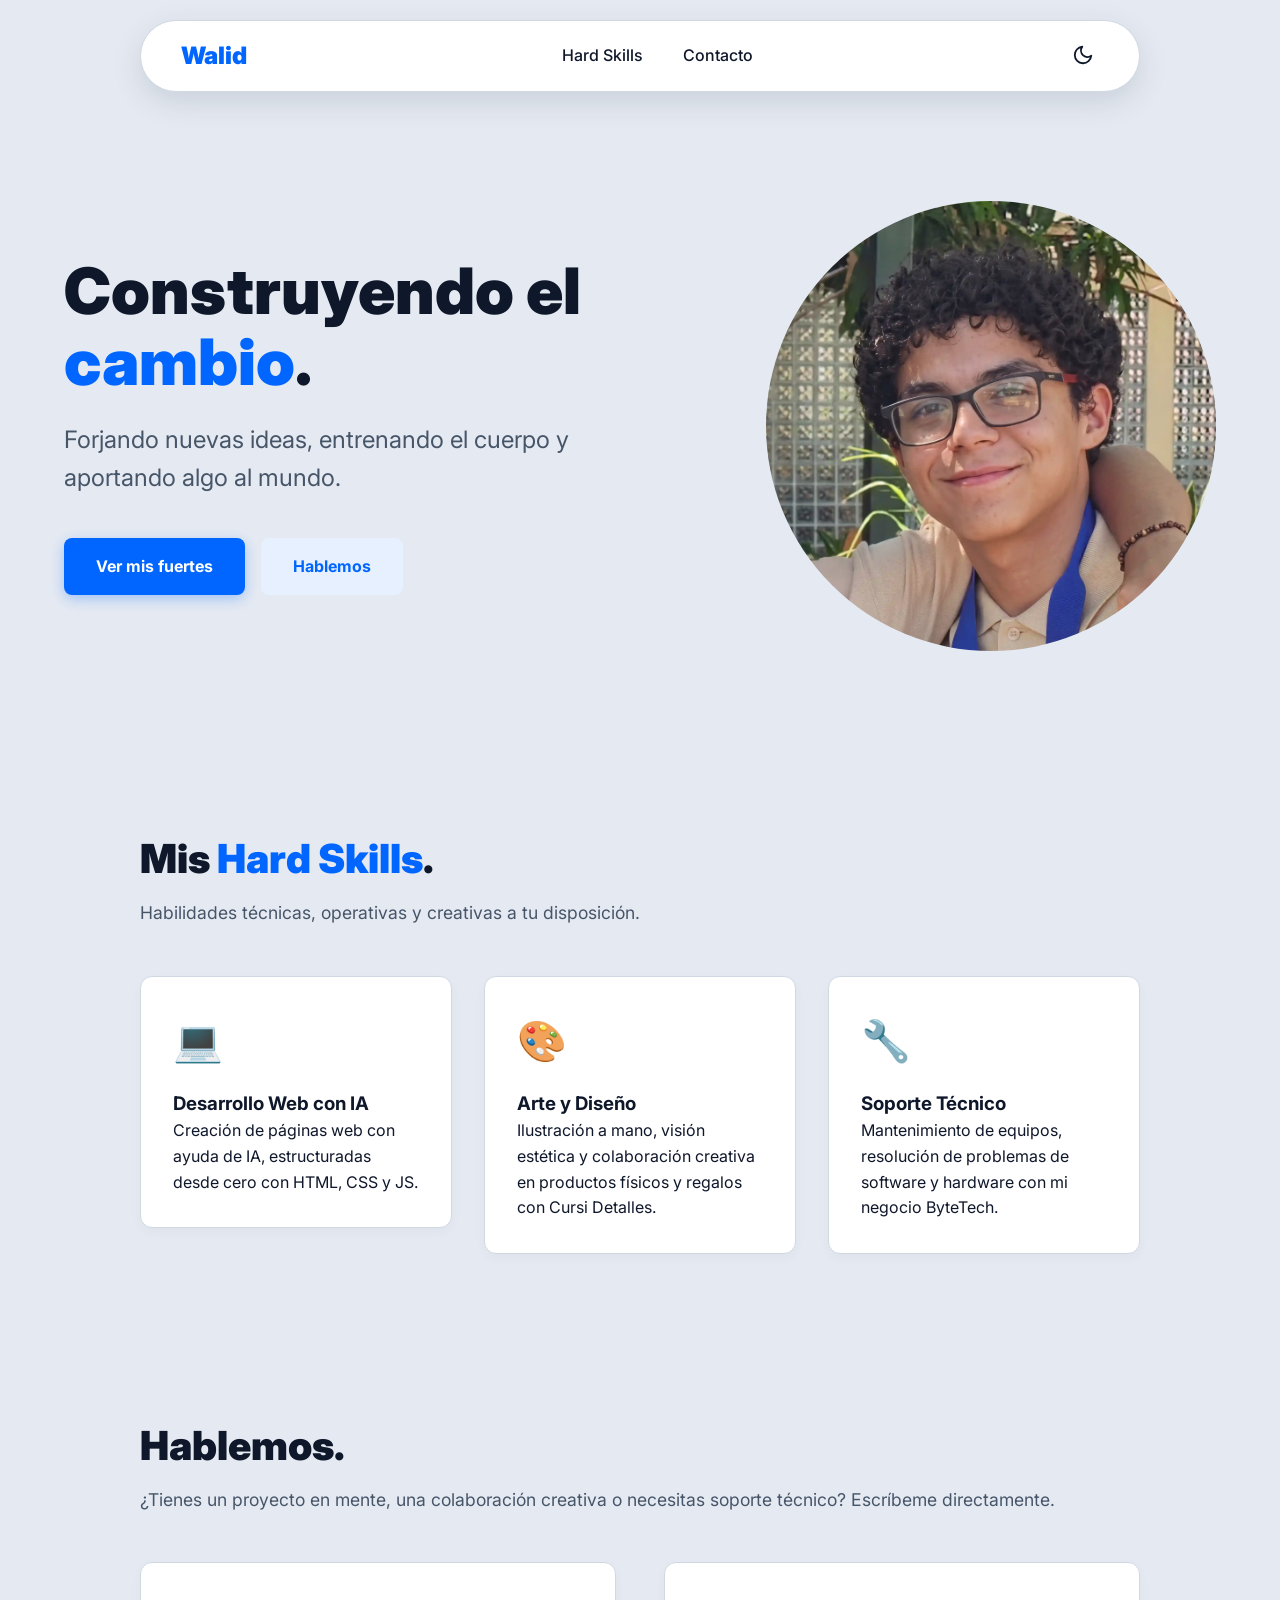
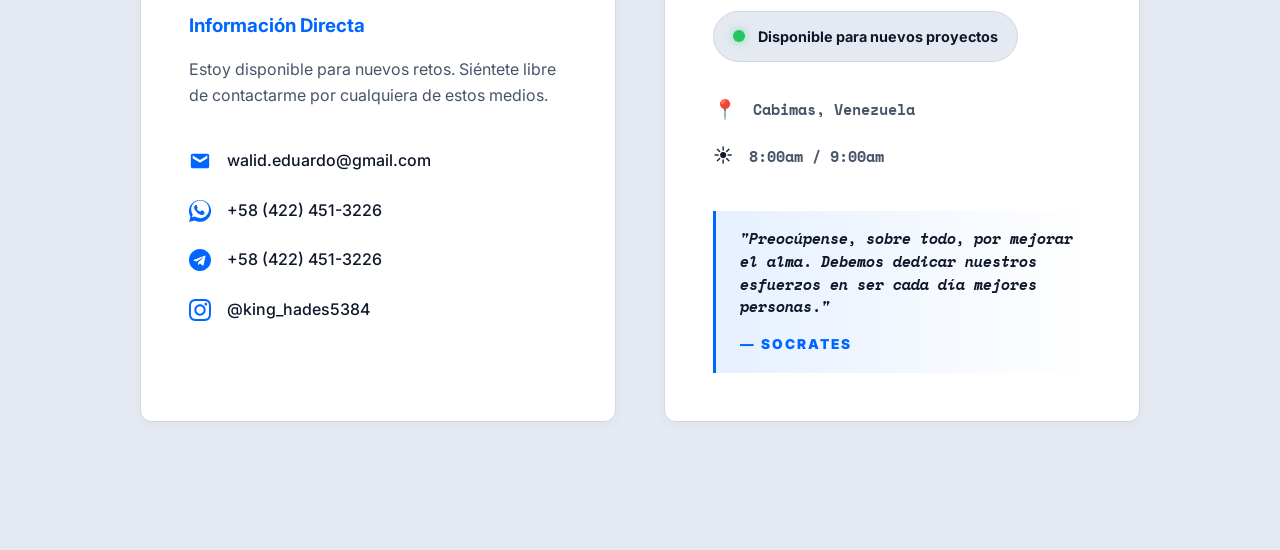
==== commit 5ed85f05: "update" ====
--- a/index.html
+++ b/index.html
@@ -16,7 +16,7 @@
         
         <ul class="nav-links" id="nav-links">
             <li><a href="#habilidades">Hard Skills</a></li>
-            <li><a href="#ideas">Diario de Ideas</a></li>
+           <!-- <li><a href="#ideas">Diario de Ideas</a></li> -->
             <li><a href="#contacto">Contacto</a></li>
         </ul>
 
@@ -108,7 +108,7 @@
         </div>
     </section>
 
-<!-- Sección: Inventario de Ideas -->
+<!-- Sección: Inventario de Ideas
     <section id="ideas" class="seccion-ideas">
         <div class="contenedor">
             <h2 class="titulo-seccion reveal">Diario de Ideas.</h2>
@@ -119,13 +119,12 @@
                     <span class="tag">#Reflexion</span>
                     <h3>La injusticia y el esfuerzo</h3>
                     <p>Una pequeña reflexion sobre como la vida a veces puede parecer injusta para los que se esfuerzan dia a dia por mejorar.</p>
-                    <!-- En tu index.html, asegúrate de que el enlace de leer más o del menú apunte aquí -->
                     <a href="journal.html" class="leer-mas">Leer apunte &rarr;</a>
                 </article>
             </div>
         </div>
     </section>
-
+-->
 <!-- Sección: Contacto -->
     <section id="contacto" class="seccion-contacto">
         <div class="contenedor">
--- a/styles.css
+++ b/styles.css
@@ -151,14 +151,15 @@
 /* =========================================================
    6.1. PERSONALIDAD ARTÍSTICA (projects_art.html)
 ========================================================= */
-body.dark-mode.pagina-arte {
-    --azul-principal: #F59E0B;
-    --azul-claro: rgba(245, 158, 11, 0.15);
-    --blanco: #1a1512; 
-    --texto-oscuro: #f3ede2;
-    --texto-gris: #bfae92;
-    --borde-suave: rgba(255, 255, 255, 0.05);
-    --sombra-flotante: rgba(0, 0, 0, 0.6);
+body.pagina-arte {
+    --azul-principal: #D97706; 
+    --azul-claro: rgba(217, 119, 6, 0.12);
+    --blanco: #fdf5e6; 
+    --texto-oscuro: #2c251e;
+    --texto-gris: #5c4e40;
+    --borde-suave: #e6dccb;
+    background-color: #fcf8f2; 
+    background-image: radial-gradient(circle, #f3ede2 0%, #e6dccb 100%);
 }
 
 body.dark-mode.pagina-arte {
@@ -174,7 +175,7 @@
 }
 
 body.pagina-arte .hero-proyecto { 
-    text-align: center; /* Alineado correctamente al centro */
+    text-align: center; 
     max-width: 900px; 
     margin: 0 auto; 
     border-bottom: 1px dashed rgba(217, 119, 6, 0.3); 
@@ -183,10 +184,79 @@
 body.pagina-arte .highlight-arte { font-family: 'Caveat', cursive; font-size: 1.4em; color: var(--azul-principal); transform: rotate(-3deg); display: inline-block; }
 body.pagina-arte .tag-arte { background-color: rgba(217, 119, 6, 0.15); border: 1px solid rgba(217, 119, 6, 0.3); font-family: 'Space Mono', monospace; }
 
-body.pagina-arte .bloque-texto { background: rgba(0, 0, 0, 0.02); border-left: 3px solid var(--azul-principal); padding: 2rem; border-radius: 0 8px 8px 0; box-shadow: 0 10px 30px rgba(0,0,0,0.05); }
-body.dark-mode.pagina-arte .bloque-texto { background: rgba(255, 255, 255, 0.02); box-shadow: 0 10px 30px rgba(0,0,0,0.3); }
-body.pagina-arte .bloque-texto h3 { font-family: 'Space Mono', monospace; color: var(--azul-principal); margin-bottom: 0.8rem; }
-
+/* --- TARJETAS DE TEXTO: LIENZO EN CABALLETE --- */
+body.pagina-arte .bloque-texto { 
+    background-color: #fdfbf7; 
+    border: 1px solid #e8e3d9;
+    padding: 3.5rem 2.5rem 2.5rem 2.5rem; 
+    position: relative; 
+    border-radius: 2px; 
+    box-shadow: 0 15px 35px rgba(0,0,0,0.06), inset 0 0 40px rgba(0,0,0,0.03); 
+    margin-top: 1rem;
+    margin-bottom: 1rem;
+}
+
+body.dark-mode.pagina-arte .bloque-texto { 
+    background-color: #2e2722; /* Este es el lienzo que ahora será más claro */
+    border-color: #423830;
+    box-shadow: 0 15px 35px rgba(0,0,0,0.5), inset 0 0 40px rgba(0,0,0,0.25); 
+}
+
+/* Abrazadera superior (madera) */
+body.pagina-arte .bloque-texto::before { 
+    content: ""; 
+    position: absolute; 
+    top: -12px; 
+    left: 50%; 
+    transform: translateX(-50%); 
+    width: 100px; 
+    height: 12px; 
+    background: linear-gradient(to bottom, #7a5e42, #5c4e40); 
+    border-radius: 3px 3px 0 0; 
+    box-shadow: 0 4px 10px rgba(0,0,0,0.15); 
+}
+
+body.dark-mode.pagina-arte .bloque-texto::before { 
+    background: linear-gradient(to bottom, #4a3826, #2c2115); 
+    box-shadow: 0 4px 10px rgba(0,0,0,0.4); 
+}
+
+/* Repisa inferior (madera) */
+body.pagina-arte .bloque-texto::after { 
+    content: ""; 
+    position: absolute; 
+    bottom: -10px; 
+    left: 0; 
+    right: 0; 
+    height: 10px; 
+    background: linear-gradient(to bottom, #695138, #4a3d31); 
+    border-radius: 0 0 4px 4px; 
+    box-shadow: 0 10px 20px rgba(0,0,0,0.2); 
+    transform: scaleX(1.05); 
+}
+
+body.dark-mode.pagina-arte .bloque-texto::after { 
+    background: linear-gradient(to bottom, #3d2d1e, #1a130e); 
+    box-shadow: 0 10px 20px rgba(0,0,0,0.5); 
+}
+
+/* Tipografía de firma para el título */
+body.pagina-arte .bloque-texto h3 { 
+    font-family: 'Caveat', cursive; 
+    color: var(--azul-principal); 
+    font-size: 2.2rem;
+    margin-bottom: 1rem; 
+    text-align: center;
+    transform: rotate(-2deg); 
+}
+
+body.pagina-arte .bloque-texto p {
+    color: var(--texto-oscuro);
+    line-height: 1.7;
+    text-align: justify;
+}
+
+/* --- GALERÍA DE IMÁGENES --- */
 body.pagina-arte .item-galeria { background: #f7f1e3; padding: 12px 12px 35px 12px; border-radius: 4px; box-shadow: 0 10px 25px rgba(0,0,0,0.15); transform: rotate(0deg); transition: transform 0.3s, box-shadow 0.3s; }
 body.pagina-arte .item-galeria:nth-child(even) { transform: rotate(1deg); }
 body.pagina-arte .item-galeria:nth-child(odd) { transform: rotate(-1deg); }
